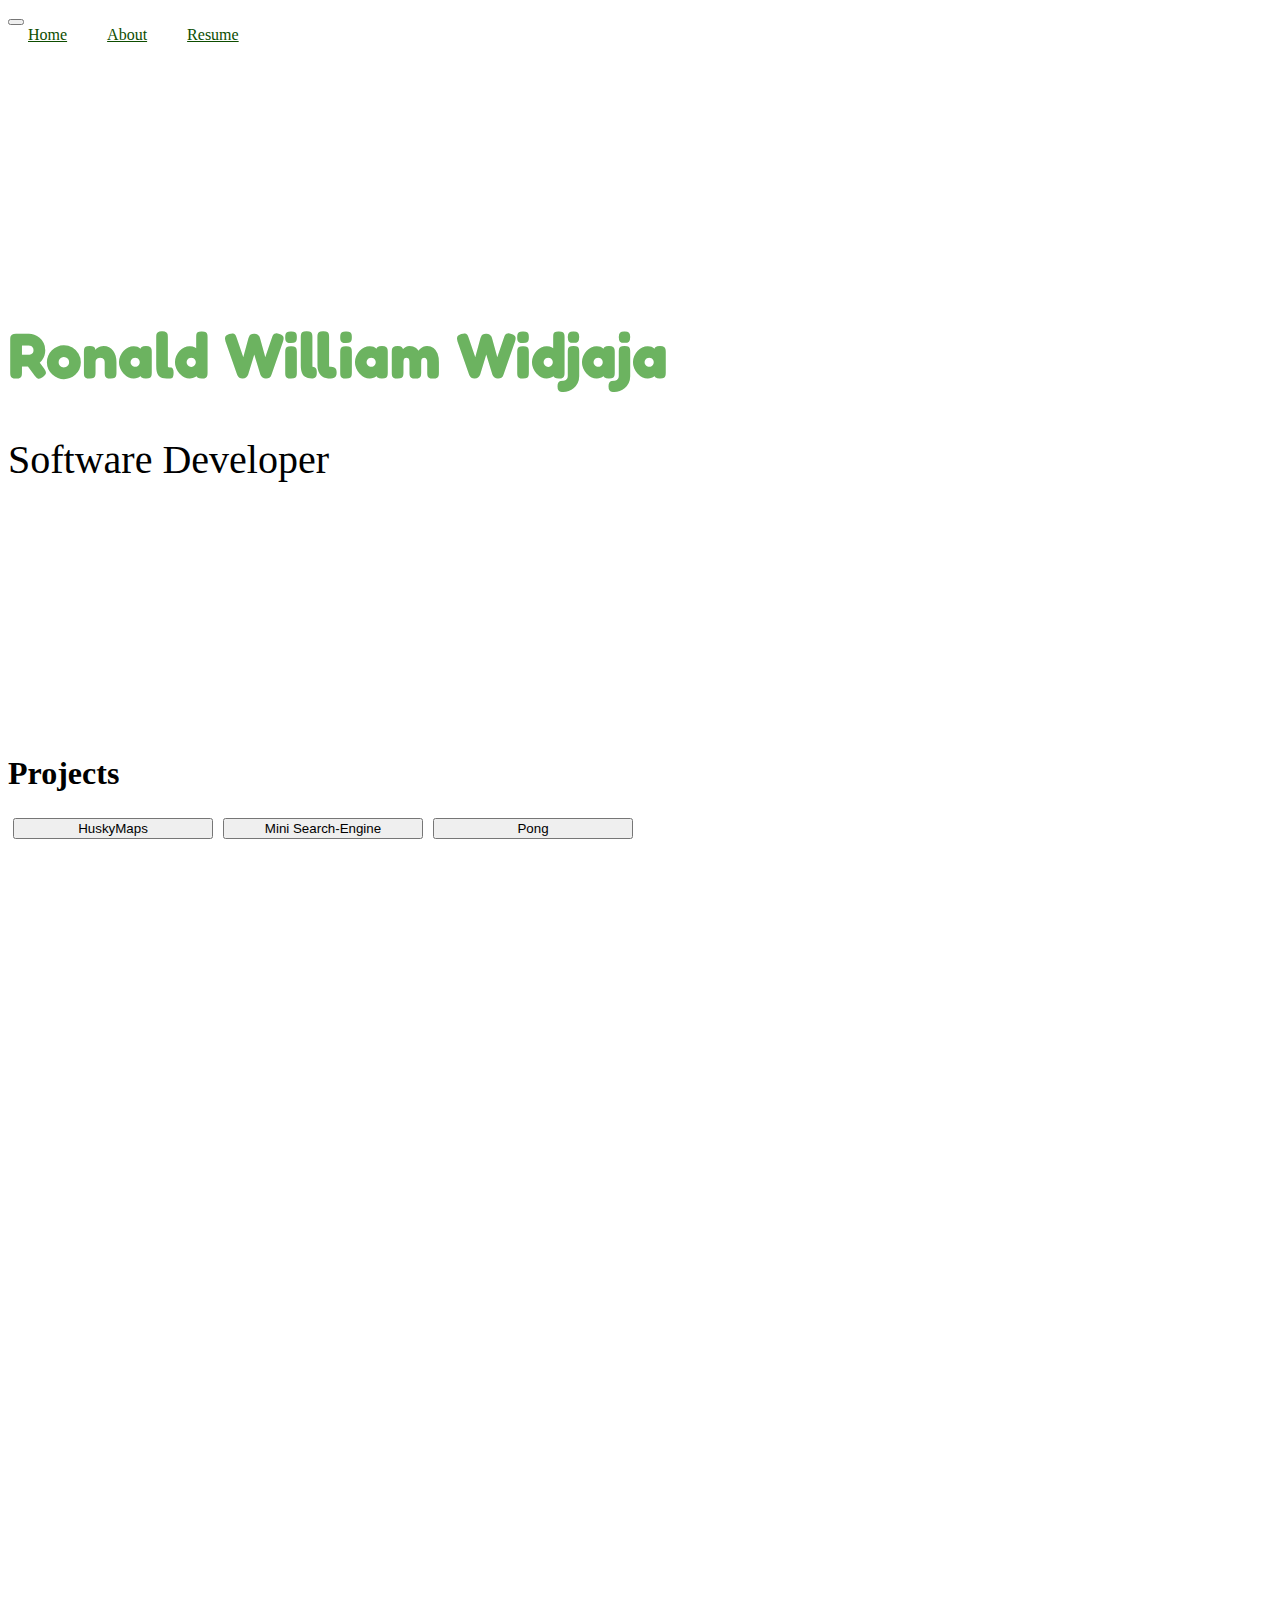
==== index.html @ e0bad39b "Updates" ====
<!doctype html><html lang="en"><head><meta charset="utf-8"/><link rel="icon" href="/assets/icons/logo.png"/><meta name="viewport" content="width=device-width,initial-scale=1"/><meta name="theme-color" content="#000000"/><link rel="apple-touch-icon" href="/assets/icons/logo.png"/><link rel="manifest" href="/manifest.json"/><link href="https://fonts.googleapis.com/css2?family=Raleway:wght@500&display=swap" rel="stylesheet"><link href="https://fonts.googleapis.com/css2?family=Fredoka+One&display=swap" rel="stylesheet"><link href="https://fonts.googleapis.com/css2?family=Karla&display=swap" rel="stylesheet"><link rel="stylesheet" href="https://cdnjs.cloudflare.com/ajax/libs/animate.css/4.0.0/animate.min.css"/><title>Ronald William</title><link href="/static/css/2.af3c1da9.chunk.css" rel="stylesheet"><link href="/static/css/main.93ea63ae.chunk.css" rel="stylesheet"></head><body><noscript>You need to enable JavaScript to run this app.</noscript><div id="root"></div><script>!function(e){function r(r){for(var n,l,i=r[0],a=r[1],p=r[2],c=0,s=[];c<i.length;c++)l=i[c],Object.prototype.hasOwnProperty.call(o,l)&&o[l]&&s.push(o[l][0]),o[l]=0;for(n in a)Object.prototype.hasOwnProperty.call(a,n)&&(e[n]=a[n]);for(f&&f(r);s.length;)s.shift()();return u.push.apply(u,p||[]),t()}function t(){for(var e,r=0;r<u.length;r++){for(var t=u[r],n=!0,i=1;i<t.length;i++){var a=t[i];0!==o[a]&&(n=!1)}n&&(u.splice(r--,1),e=l(l.s=t[0]))}return e}var n={},o={1:0},u=[];function l(r){if(n[r])return n[r].exports;var t=n[r]={i:r,l:!1,exports:{}};return e[r].call(t.exports,t,t.exports,l),t.l=!0,t.exports}l.m=e,l.c=n,l.d=function(e,r,t){l.o(e,r)||Object.defineProperty(e,r,{enumerable:!0,get:t})},l.r=function(e){"undefined"!=typeof Symbol&&Symbol.toStringTag&&Object.defineProperty(e,Symbol.toStringTag,{value:"Module"}),Object.defineProperty(e,"__esModule",{value:!0})},l.t=function(e,r){if(1&r&&(e=l(e)),8&r)return e;if(4&r&&"object"==typeof e&&e&&e.__esModule)return e;var t=Object.create(null);if(l.r(t),Object.defineProperty(t,"default",{enumerable:!0,value:e}),2&r&&"string"!=typeof e)for(var n in e)l.d(t,n,function(r){return e[r]}.bind(null,n));return t},l.n=function(e){var r=e&&e.__esModule?function(){return e.default}:function(){return e};return l.d(r,"a",r),r},l.o=function(e,r){return Object.prototype.hasOwnProperty.call(e,r)},l.p="/";var i=this["webpackJsonppersonal-site"]=this["webpackJsonppersonal-site"]||[],a=i.push.bind(i);i.push=r,i=i.slice();for(var p=0;p<i.length;p++)r(i[p]);var f=a;t()}([])</script><script src="/static/js/2.56f28b33.chunk.js"></script><script src="/static/js/main.63c31540.chunk.js"></script></body></html>
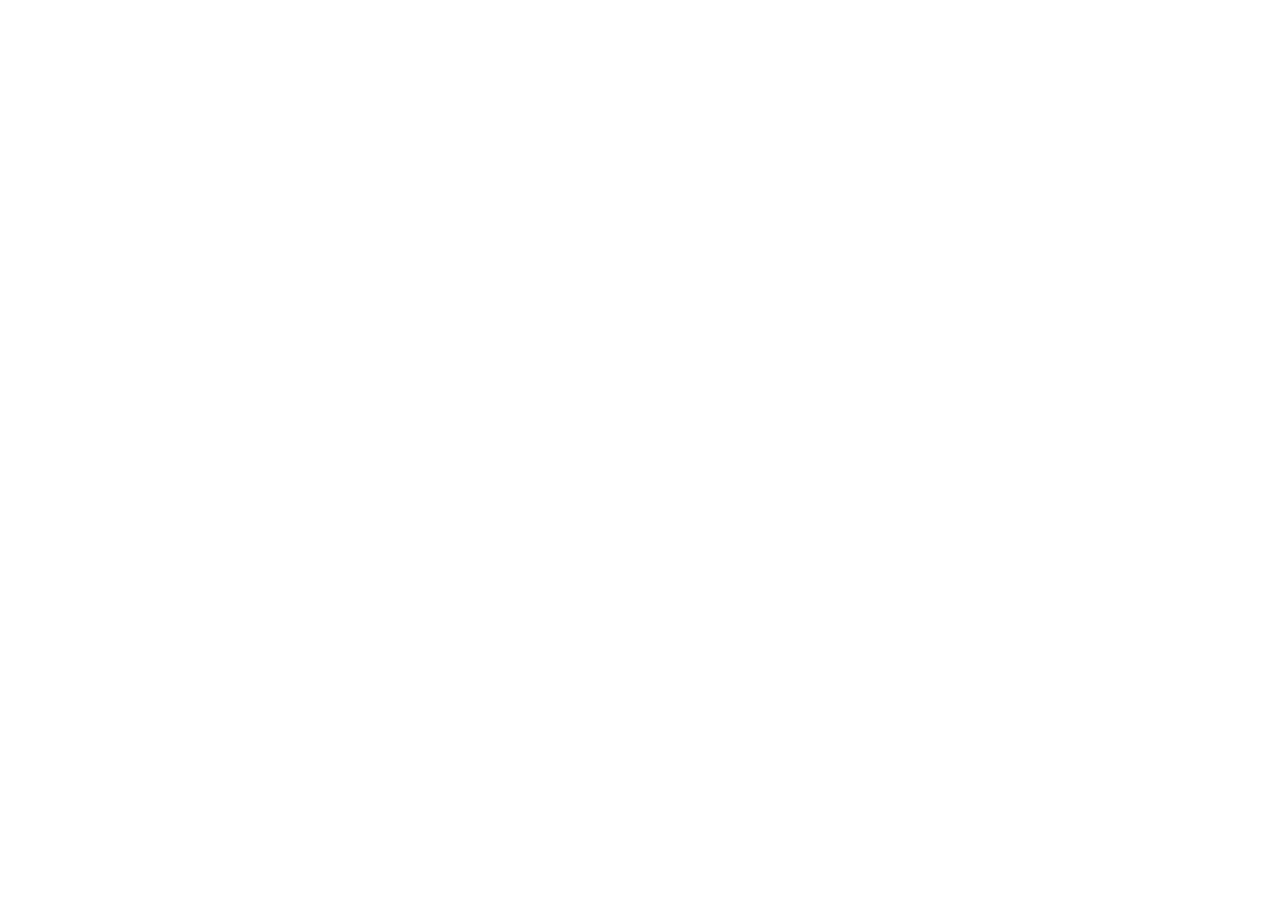
==== commit ebfa4a3e: "Updates" ====
--- a/index.html
+++ b/index.html
@@ -1 +1 @@
-<!doctype html><html lang="en"><head><meta charset="utf-8"/><link rel="icon" href="/assets/icons/logo.png"/><meta name="viewport" content="width=device-width,initial-scale=1"/><meta name="theme-color" content="#000000"/><link rel="apple-touch-icon" href="/assets/icons/logo.png"/><link rel="manifest" href="/manifest.json"/><link href="https://fonts.googleapis.com/css2?family=Raleway:wght@500&display=swap" rel="stylesheet"><link href="https://fonts.googleapis.com/css2?family=Fredoka+One&display=swap" rel="stylesheet"><link href="https://fonts.googleapis.com/css2?family=Karla&display=swap" rel="stylesheet"><link rel="stylesheet" href="https://cdnjs.cloudflare.com/ajax/libs/animate.css/4.0.0/animate.min.css"/><title>Ronald William</title><link href="/static/css/2.af3c1da9.chunk.css" rel="stylesheet"><link href="/static/css/main.93ea63ae.chunk.css" rel="stylesheet"></head><body><noscript>You need to enable JavaScript to run this app.</noscript><div id="root"></div><script>!function(e){function r(r){for(var n,l,i=r[0],a=r[1],p=r[2],c=0,s=[];c<i.length;c++)l=i[c],Object.prototype.hasOwnProperty.call(o,l)&&o[l]&&s.push(o[l][0]),o[l]=0;for(n in a)Object.prototype.hasOwnProperty.call(a,n)&&(e[n]=a[n]);for(f&&f(r);s.length;)s.shift()();return u.push.apply(u,p||[]),t()}function t(){for(var e,r=0;r<u.length;r++){for(var t=u[r],n=!0,i=1;i<t.length;i++){var a=t[i];0!==o[a]&&(n=!1)}n&&(u.splice(r--,1),e=l(l.s=t[0]))}return e}var n={},o={1:0},u=[];function l(r){if(n[r])return n[r].exports;var t=n[r]={i:r,l:!1,exports:{}};return e[r].call(t.exports,t,t.exports,l),t.l=!0,t.exports}l.m=e,l.c=n,l.d=function(e,r,t){l.o(e,r)||Object.defineProperty(e,r,{enumerable:!0,get:t})},l.r=function(e){"undefined"!=typeof Symbol&&Symbol.toStringTag&&Object.defineProperty(e,Symbol.toStringTag,{value:"Module"}),Object.defineProperty(e,"__esModule",{value:!0})},l.t=function(e,r){if(1&r&&(e=l(e)),8&r)return e;if(4&r&&"object"==typeof e&&e&&e.__esModule)return e;var t=Object.create(null);if(l.r(t),Object.defineProperty(t,"default",{enumerable:!0,value:e}),2&r&&"string"!=typeof e)for(var n in e)l.d(t,n,function(r){return e[r]}.bind(null,n));return t},l.n=function(e){var r=e&&e.__esModule?function(){return e.default}:function(){return e};return l.d(r,"a",r),r},l.o=function(e,r){return Object.prototype.hasOwnProperty.call(e,r)},l.p="/";var i=this["webpackJsonppersonal-site"]=this["webpackJsonppersonal-site"]||[],a=i.push.bind(i);i.push=r,i=i.slice();for(var p=0;p<i.length;p++)r(i[p]);var f=a;t()}([])</script><script src="/static/js/2.56f28b33.chunk.js"></script><script src="/static/js/main.63c31540.chunk.js"></script></body></html>+<!doctype html><html lang="en"><head><meta charset="utf-8"/><link rel="icon" href="/assets/icons/logo.png"/><meta name="viewport" content="width=device-width,initial-scale=1"/><meta name="theme-color" content="#000000"/><link rel="apple-touch-icon" href="/assets/icons/logo.png"/><link rel="manifest" href="/manifest.json"/><link href="https://fonts.googleapis.com/css2?family=Raleway:wght@500&display=swap" rel="stylesheet"><link href="https://fonts.googleapis.com/css2?family=Fredoka+One&display=swap" rel="stylesheet"><link href="https://fonts.googleapis.com/css2?family=Karla&display=swap" rel="stylesheet"><link rel="stylesheet" href="https://cdnjs.cloudflare.com/ajax/libs/animate.css/4.0.0/animate.min.css"/><title>Ronald William</title><link href="/static/css/2.af3c1da9.chunk.css" rel="stylesheet"><link href="/static/css/main.93ea63ae.chunk.css" rel="stylesheet"></head><body><noscript>You need to enable JavaScript to run this app.</noscript><div id="root"></div><script>!function(e){function r(r){for(var n,l,i=r[0],a=r[1],p=r[2],c=0,s=[];c<i.length;c++)l=i[c],Object.prototype.hasOwnProperty.call(o,l)&&o[l]&&s.push(o[l][0]),o[l]=0;for(n in a)Object.prototype.hasOwnProperty.call(a,n)&&(e[n]=a[n]);for(f&&f(r);s.length;)s.shift()();return u.push.apply(u,p||[]),t()}function t(){for(var e,r=0;r<u.length;r++){for(var t=u[r],n=!0,i=1;i<t.length;i++){var a=t[i];0!==o[a]&&(n=!1)}n&&(u.splice(r--,1),e=l(l.s=t[0]))}return e}var n={},o={1:0},u=[];function l(r){if(n[r])return n[r].exports;var t=n[r]={i:r,l:!1,exports:{}};return e[r].call(t.exports,t,t.exports,l),t.l=!0,t.exports}l.m=e,l.c=n,l.d=function(e,r,t){l.o(e,r)||Object.defineProperty(e,r,{enumerable:!0,get:t})},l.r=function(e){"undefined"!=typeof Symbol&&Symbol.toStringTag&&Object.defineProperty(e,Symbol.toStringTag,{value:"Module"}),Object.defineProperty(e,"__esModule",{value:!0})},l.t=function(e,r){if(1&r&&(e=l(e)),8&r)return e;if(4&r&&"object"==typeof e&&e&&e.__esModule)return e;var t=Object.create(null);if(l.r(t),Object.defineProperty(t,"default",{enumerable:!0,value:e}),2&r&&"string"!=typeof e)for(var n in e)l.d(t,n,function(r){return e[r]}.bind(null,n));return t},l.n=function(e){var r=e&&e.__esModule?function(){return e.default}:function(){return e};return l.d(r,"a",r),r},l.o=function(e,r){return Object.prototype.hasOwnProperty.call(e,r)},l.p="/";var i=this["webpackJsonppersonal-site"]=this["webpackJsonppersonal-site"]||[],a=i.push.bind(i);i.push=r,i=i.slice();for(var p=0;p<i.length;p++)r(i[p]);var f=a;t()}([])</script><script src="/static/js/2.4a1e1a9f.chunk.js"></script><script src="/static/js/main.ee424b7e.chunk.js"></script></body></html>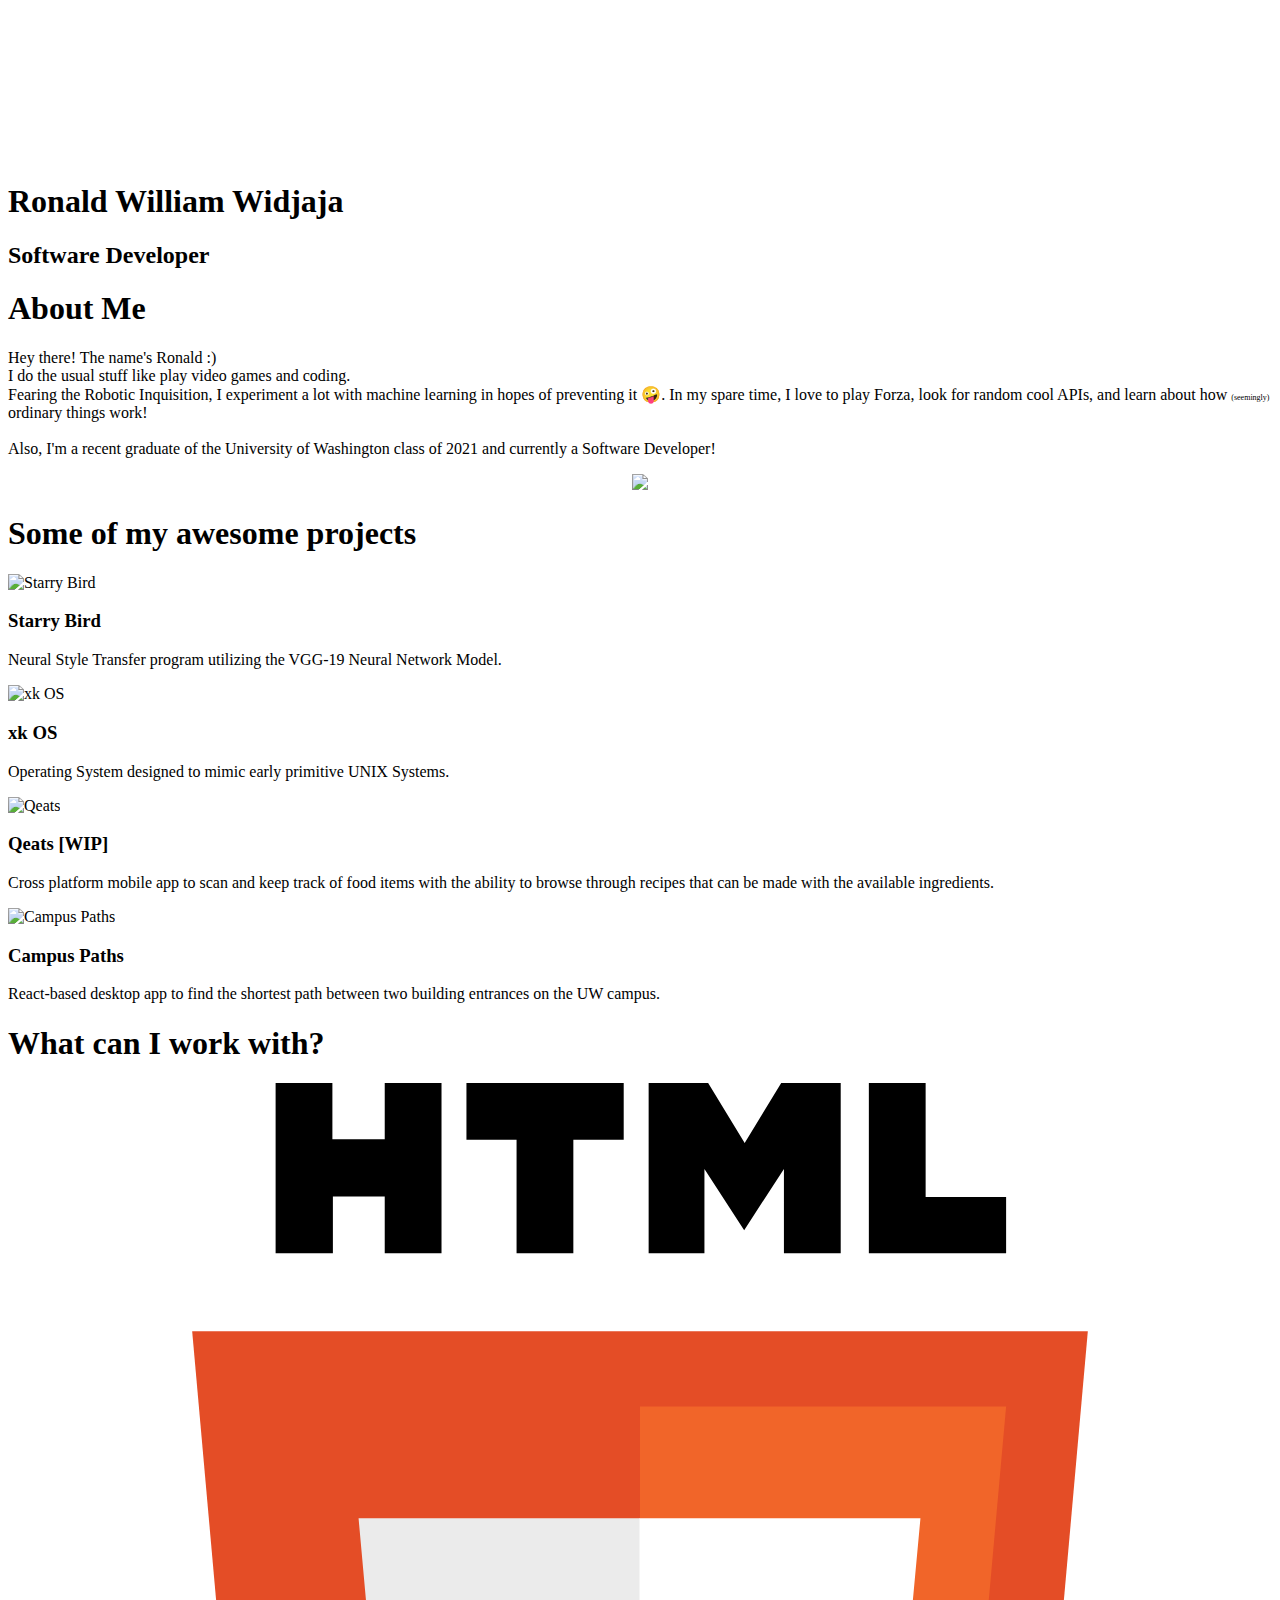
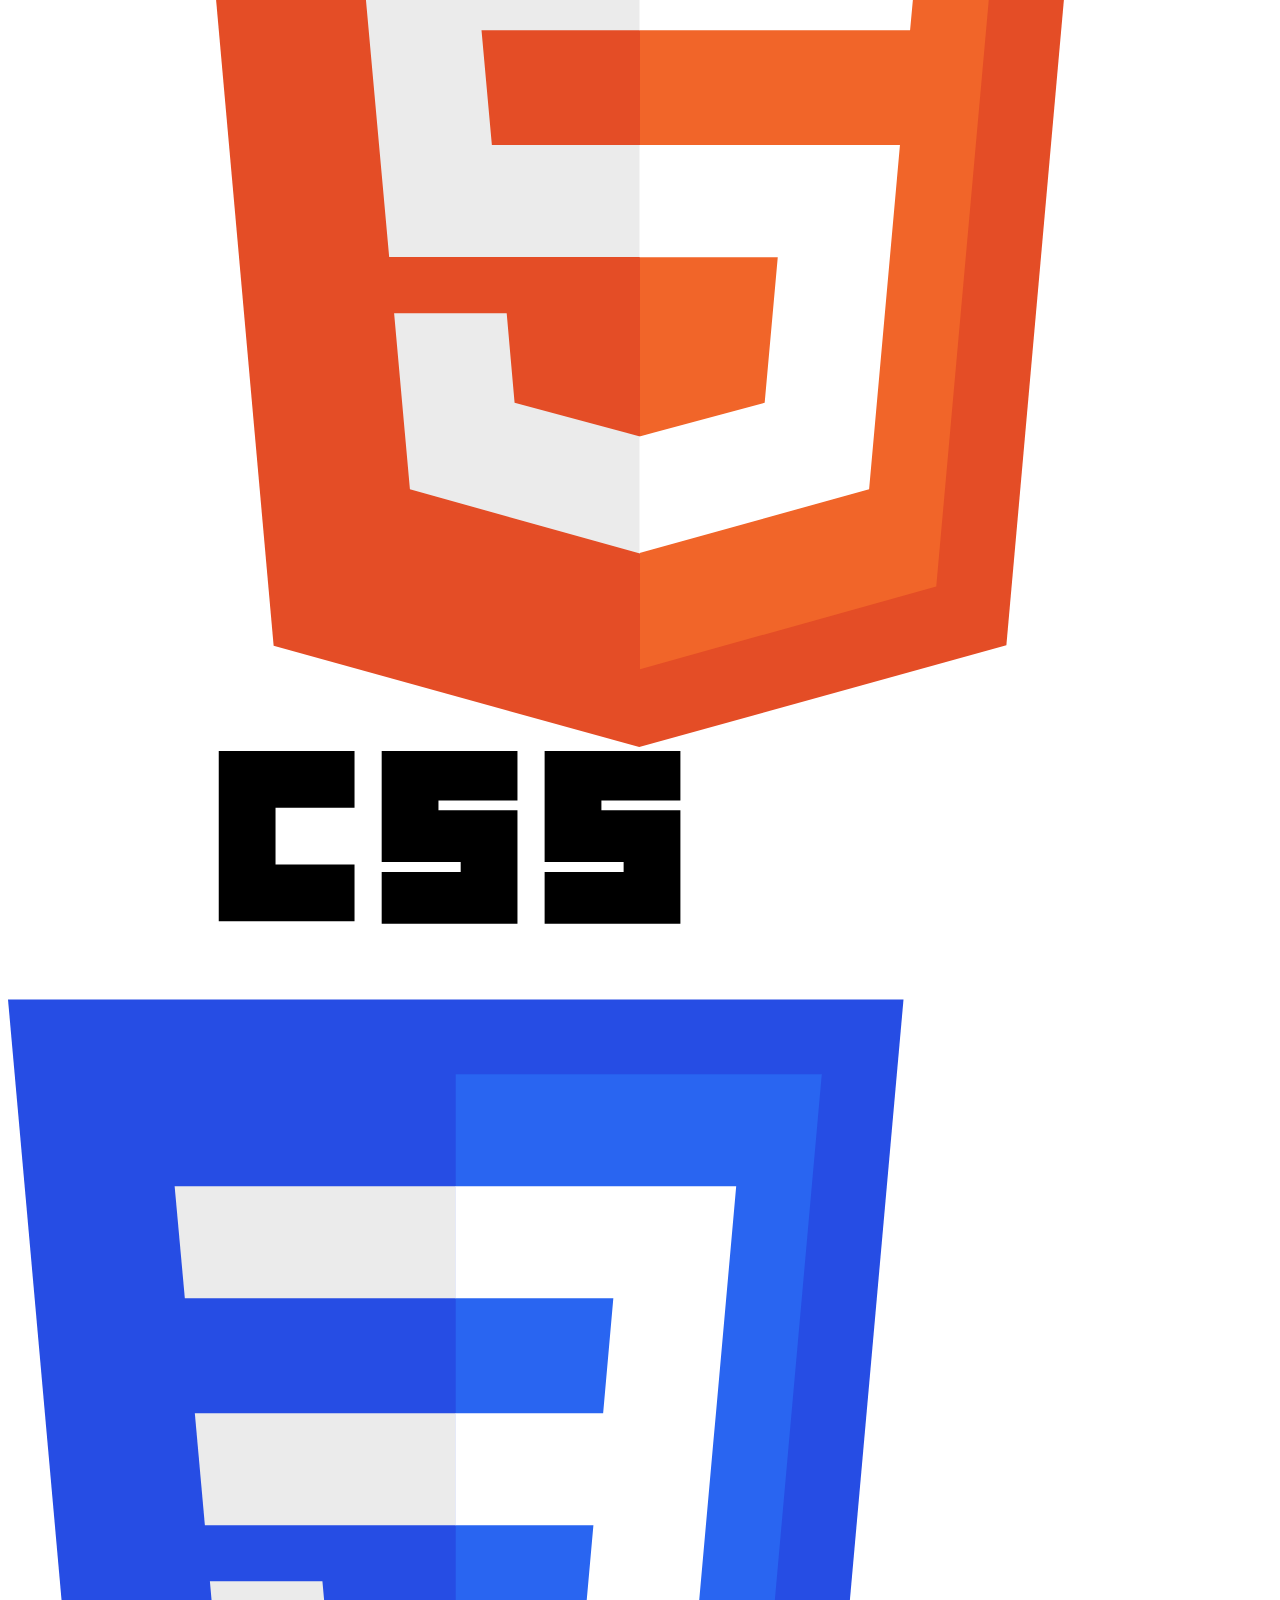
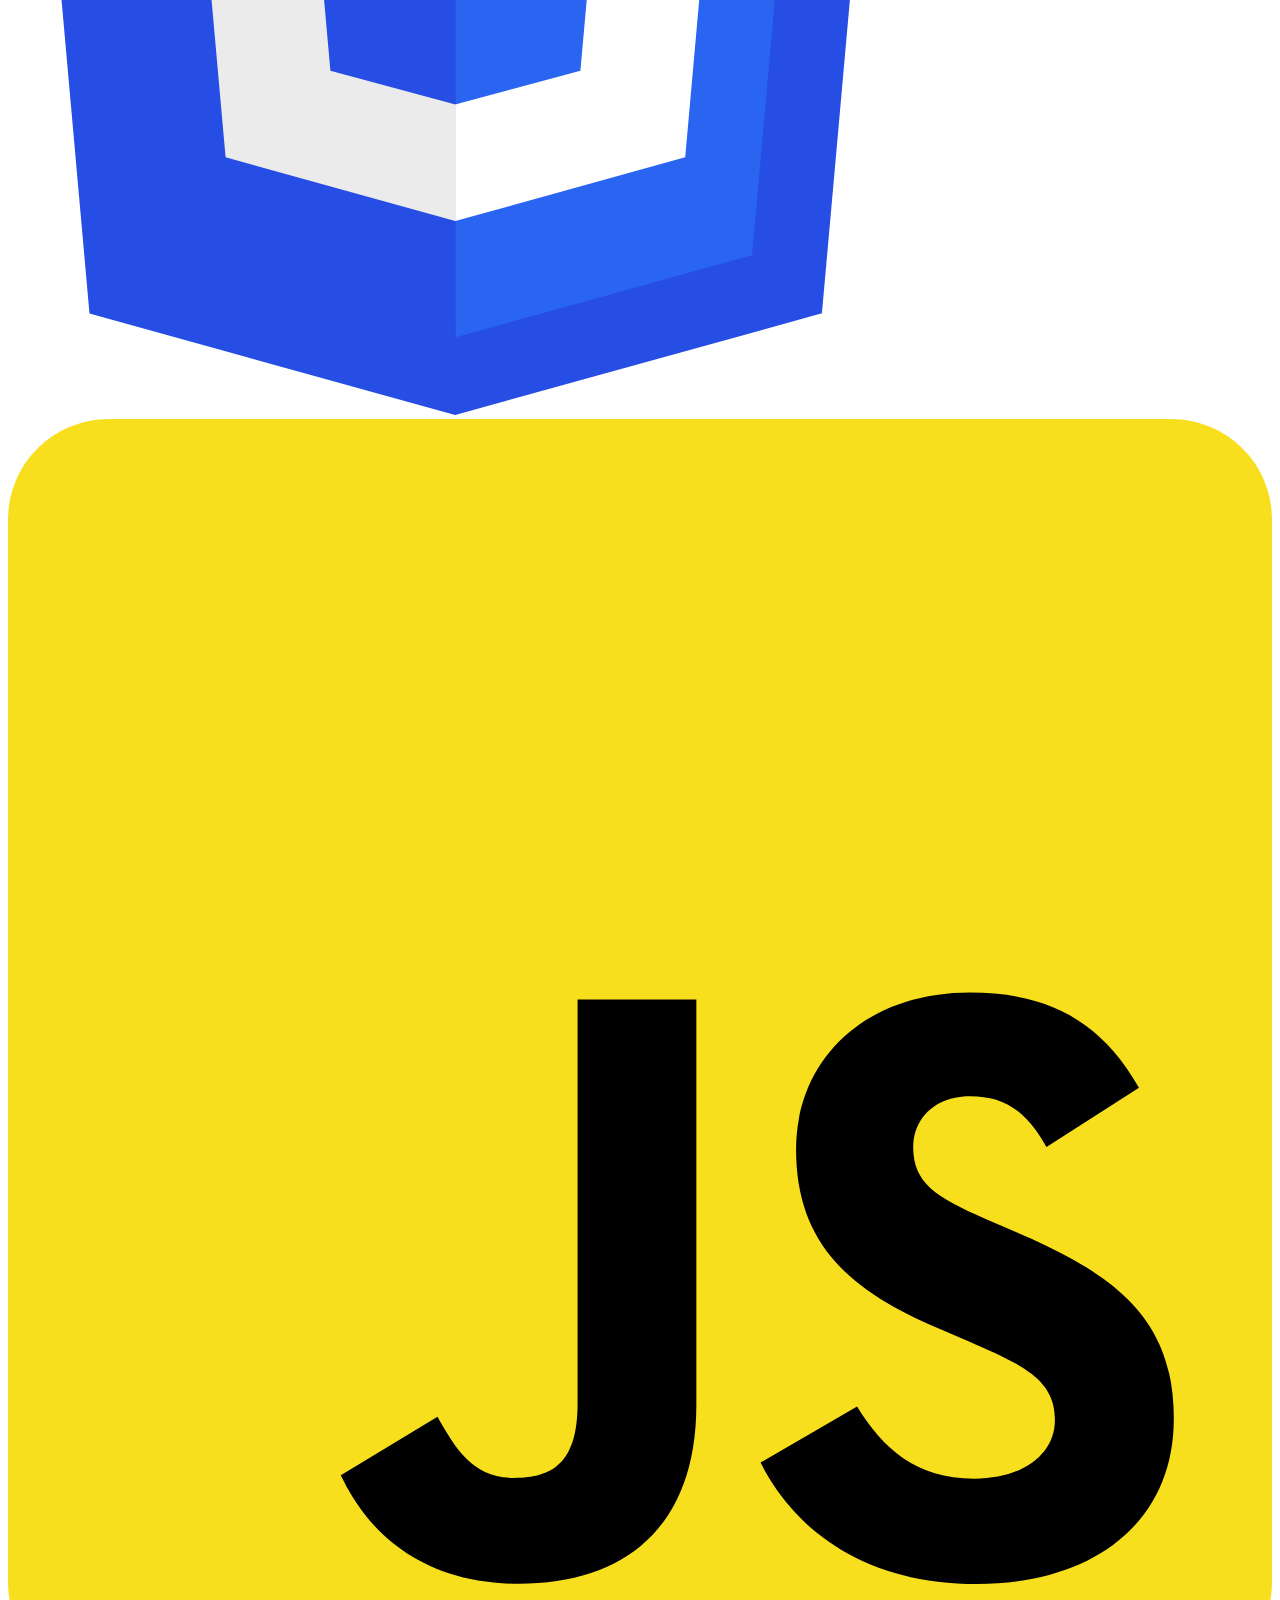
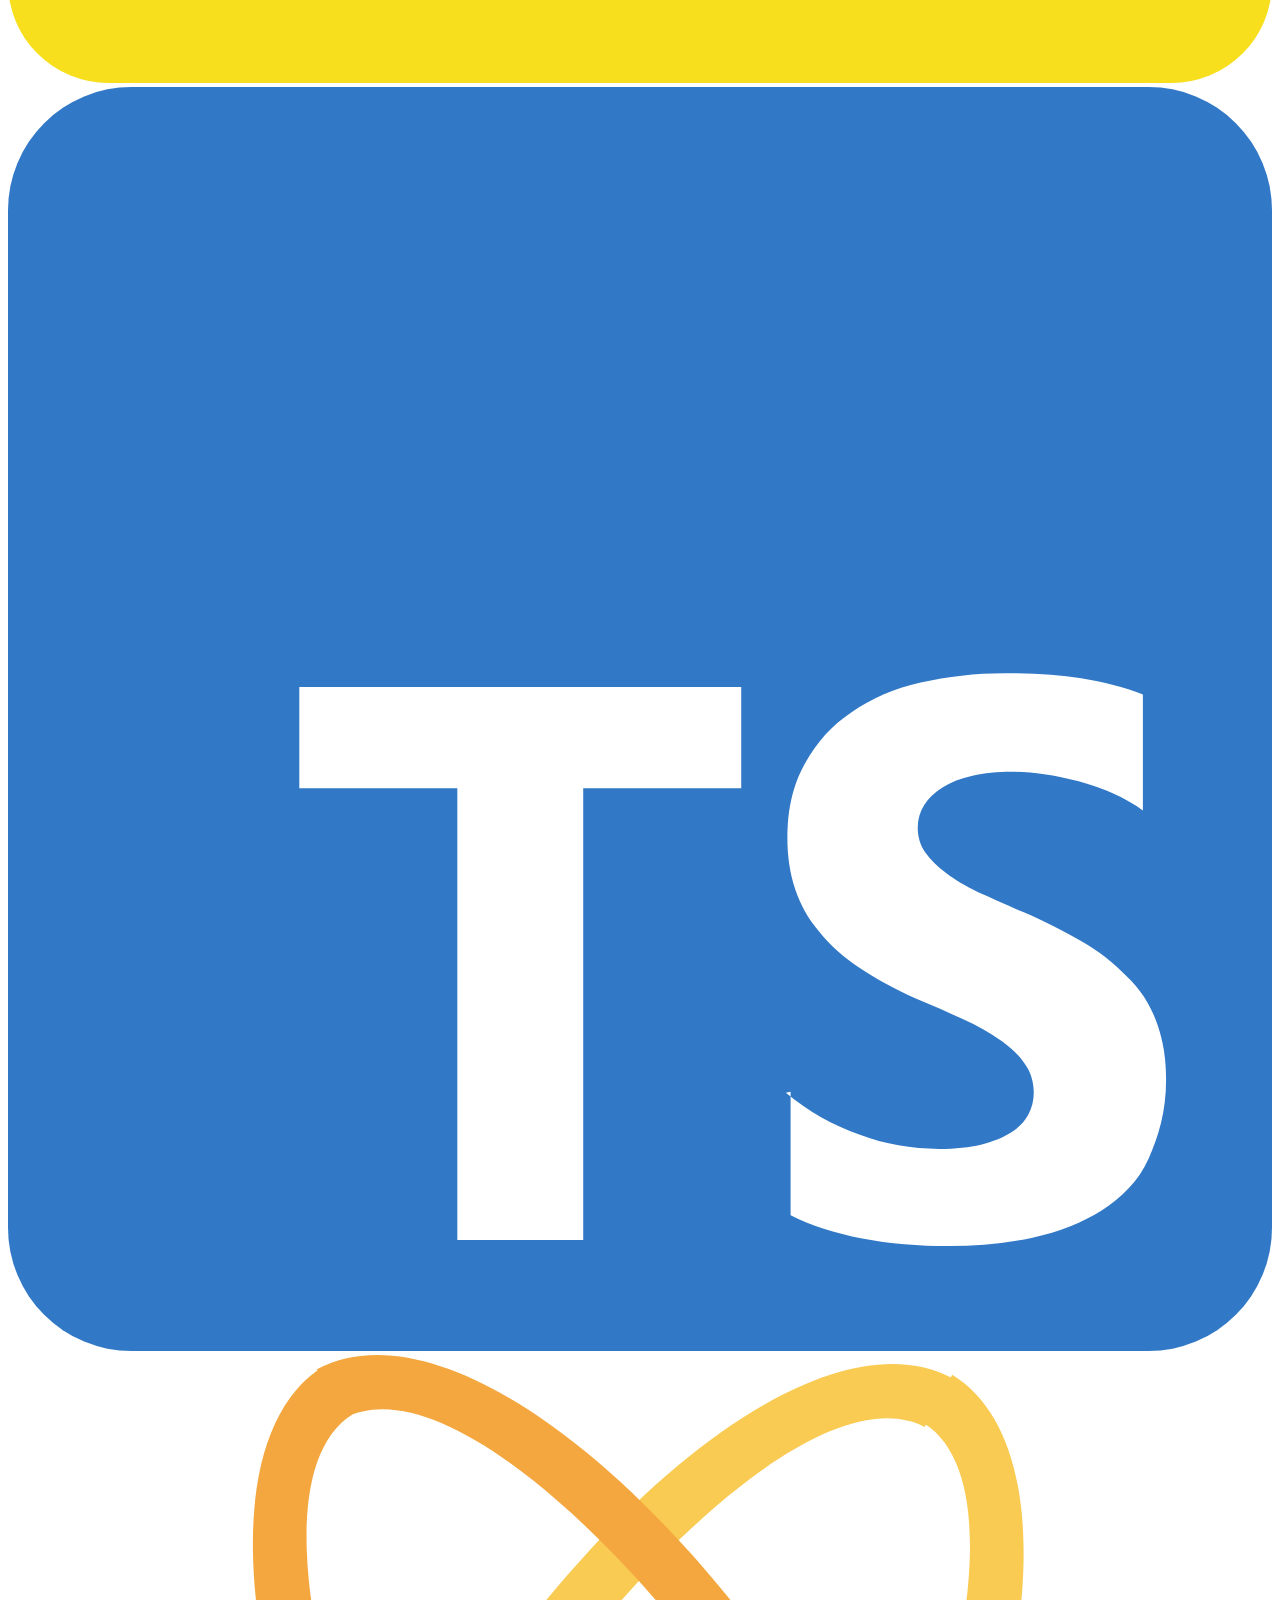
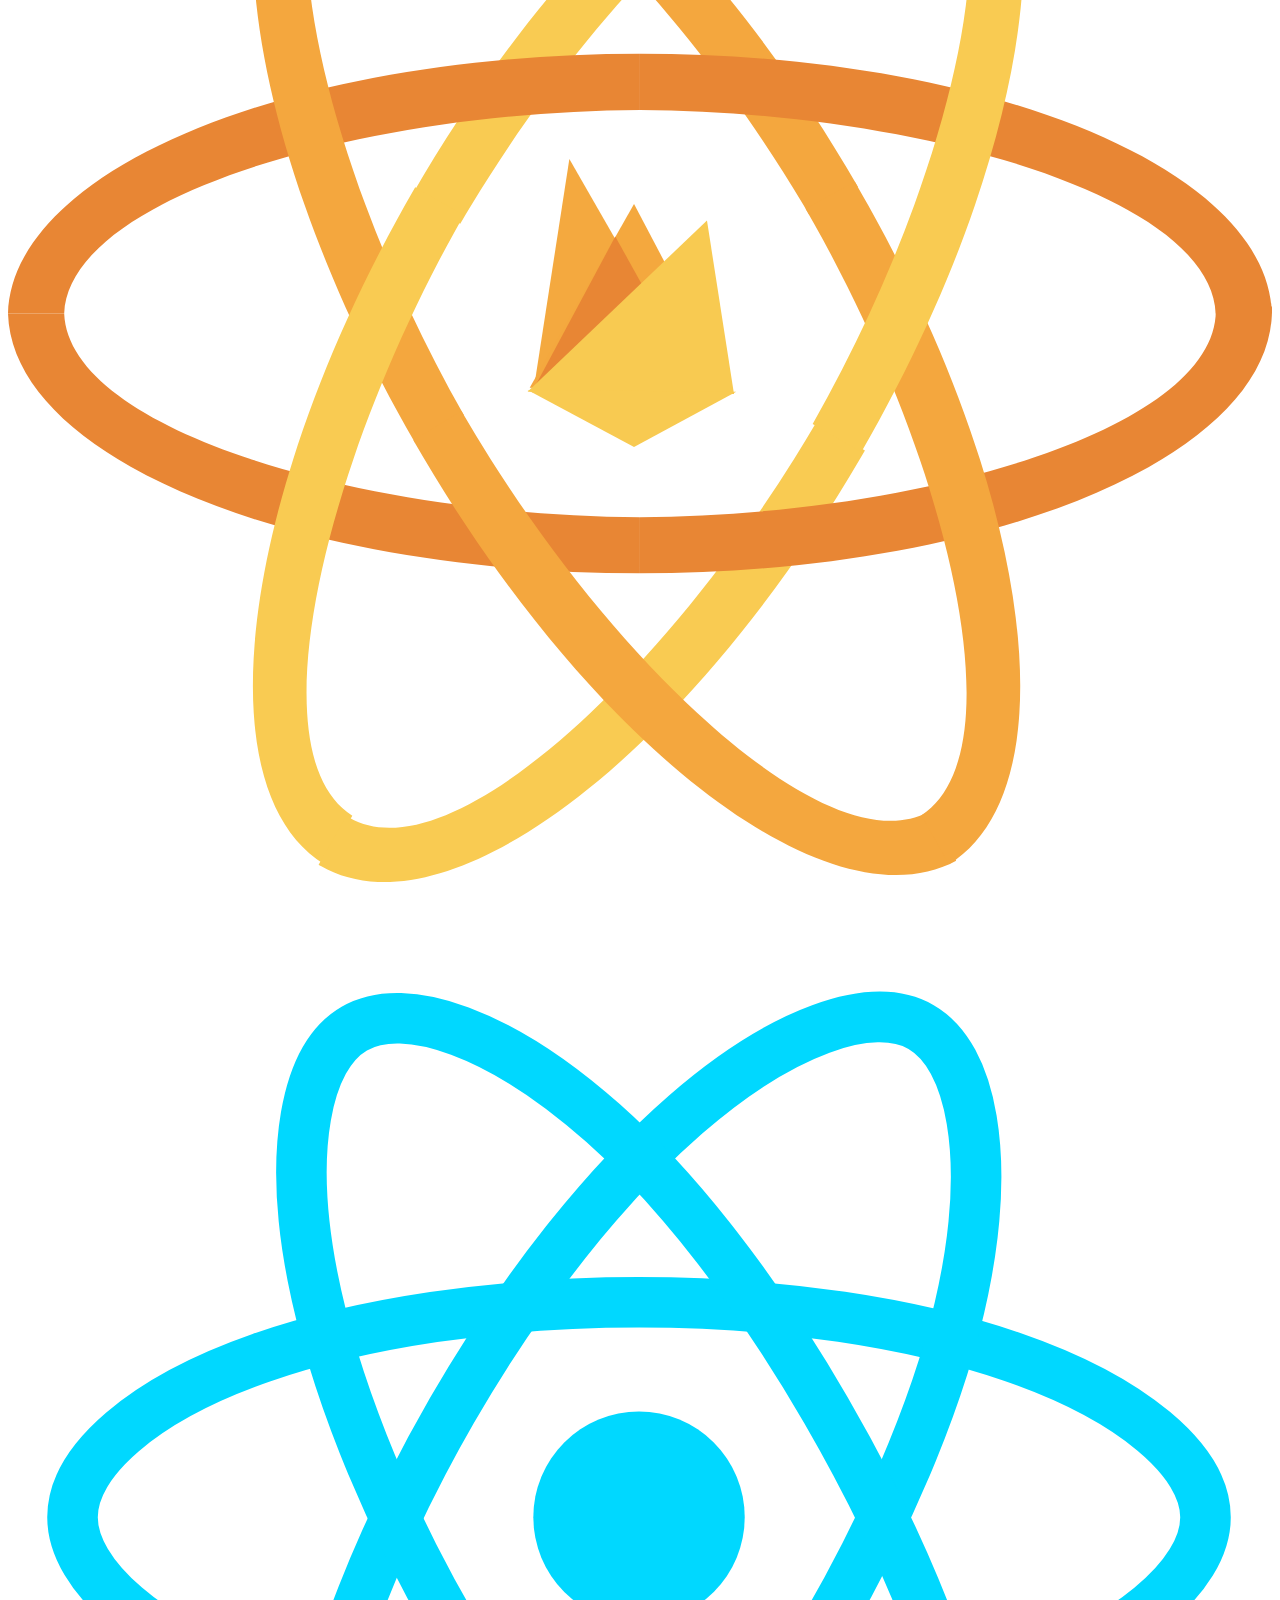
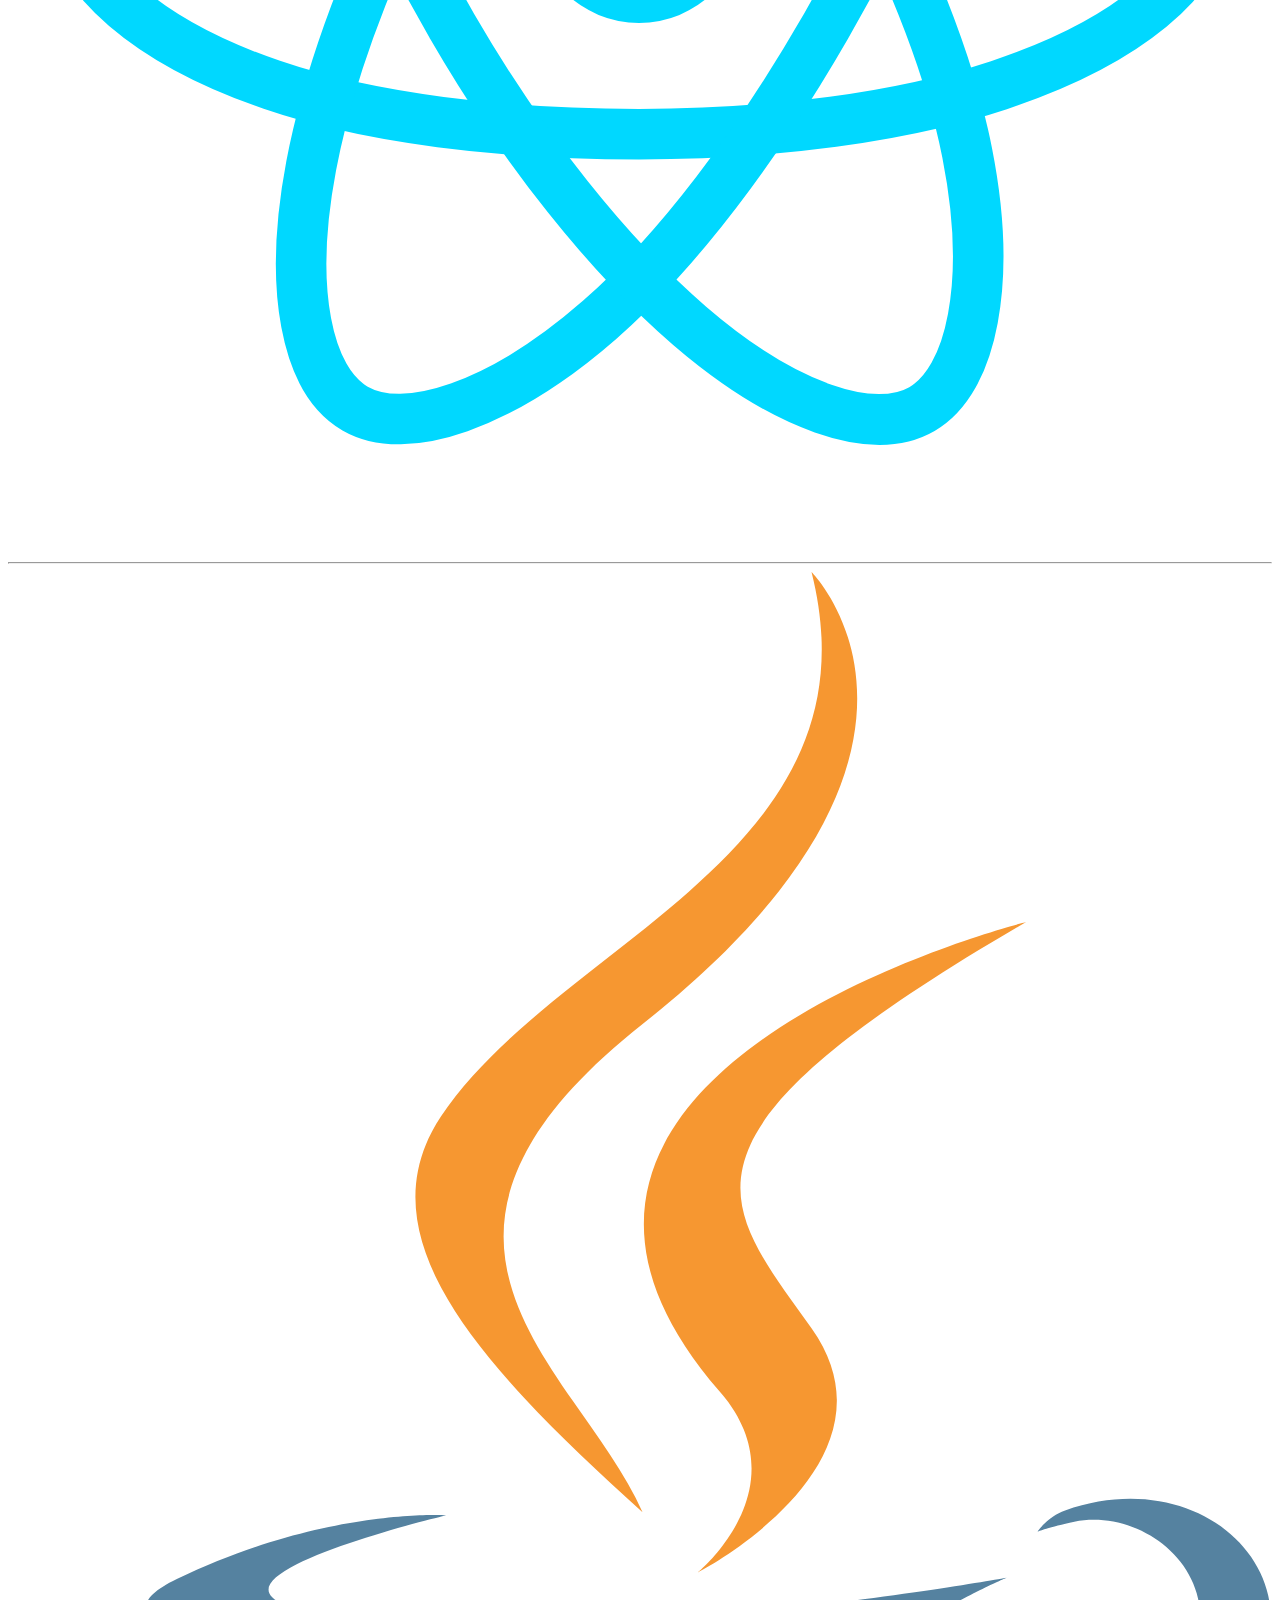
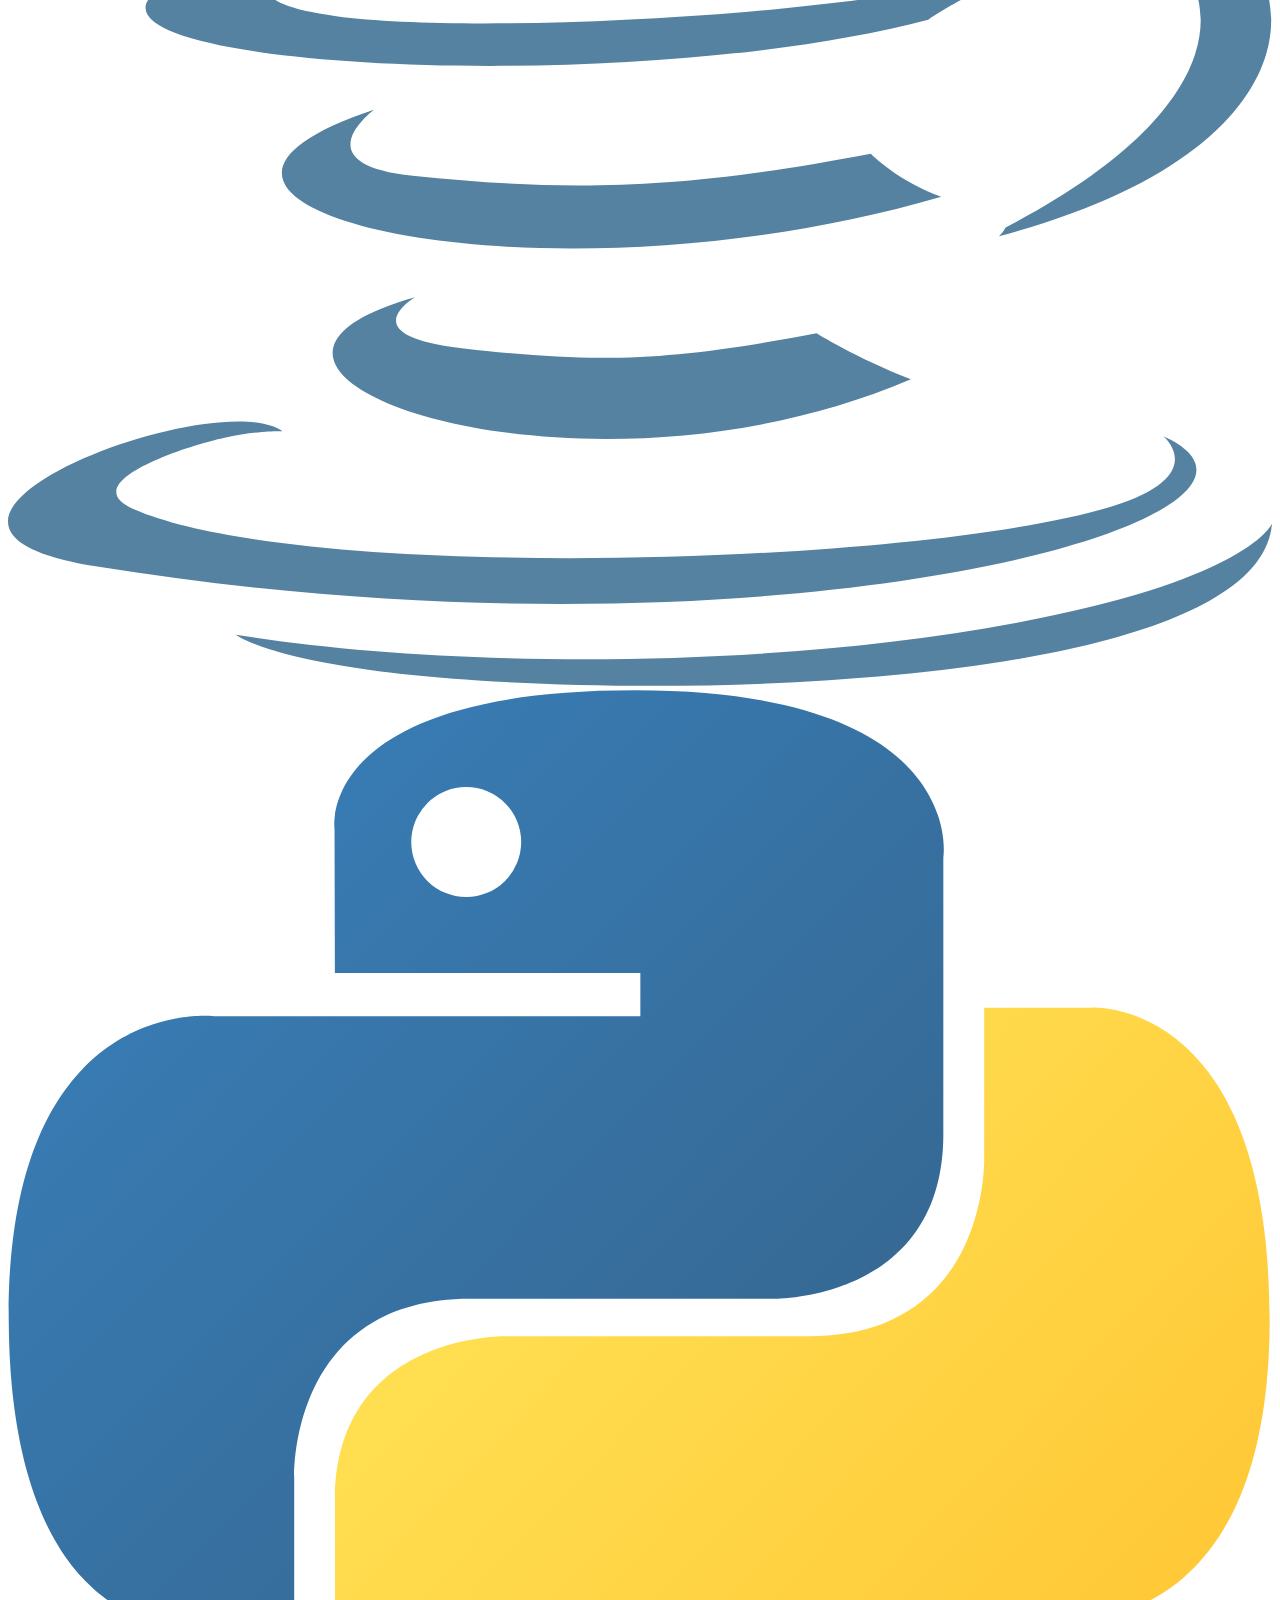
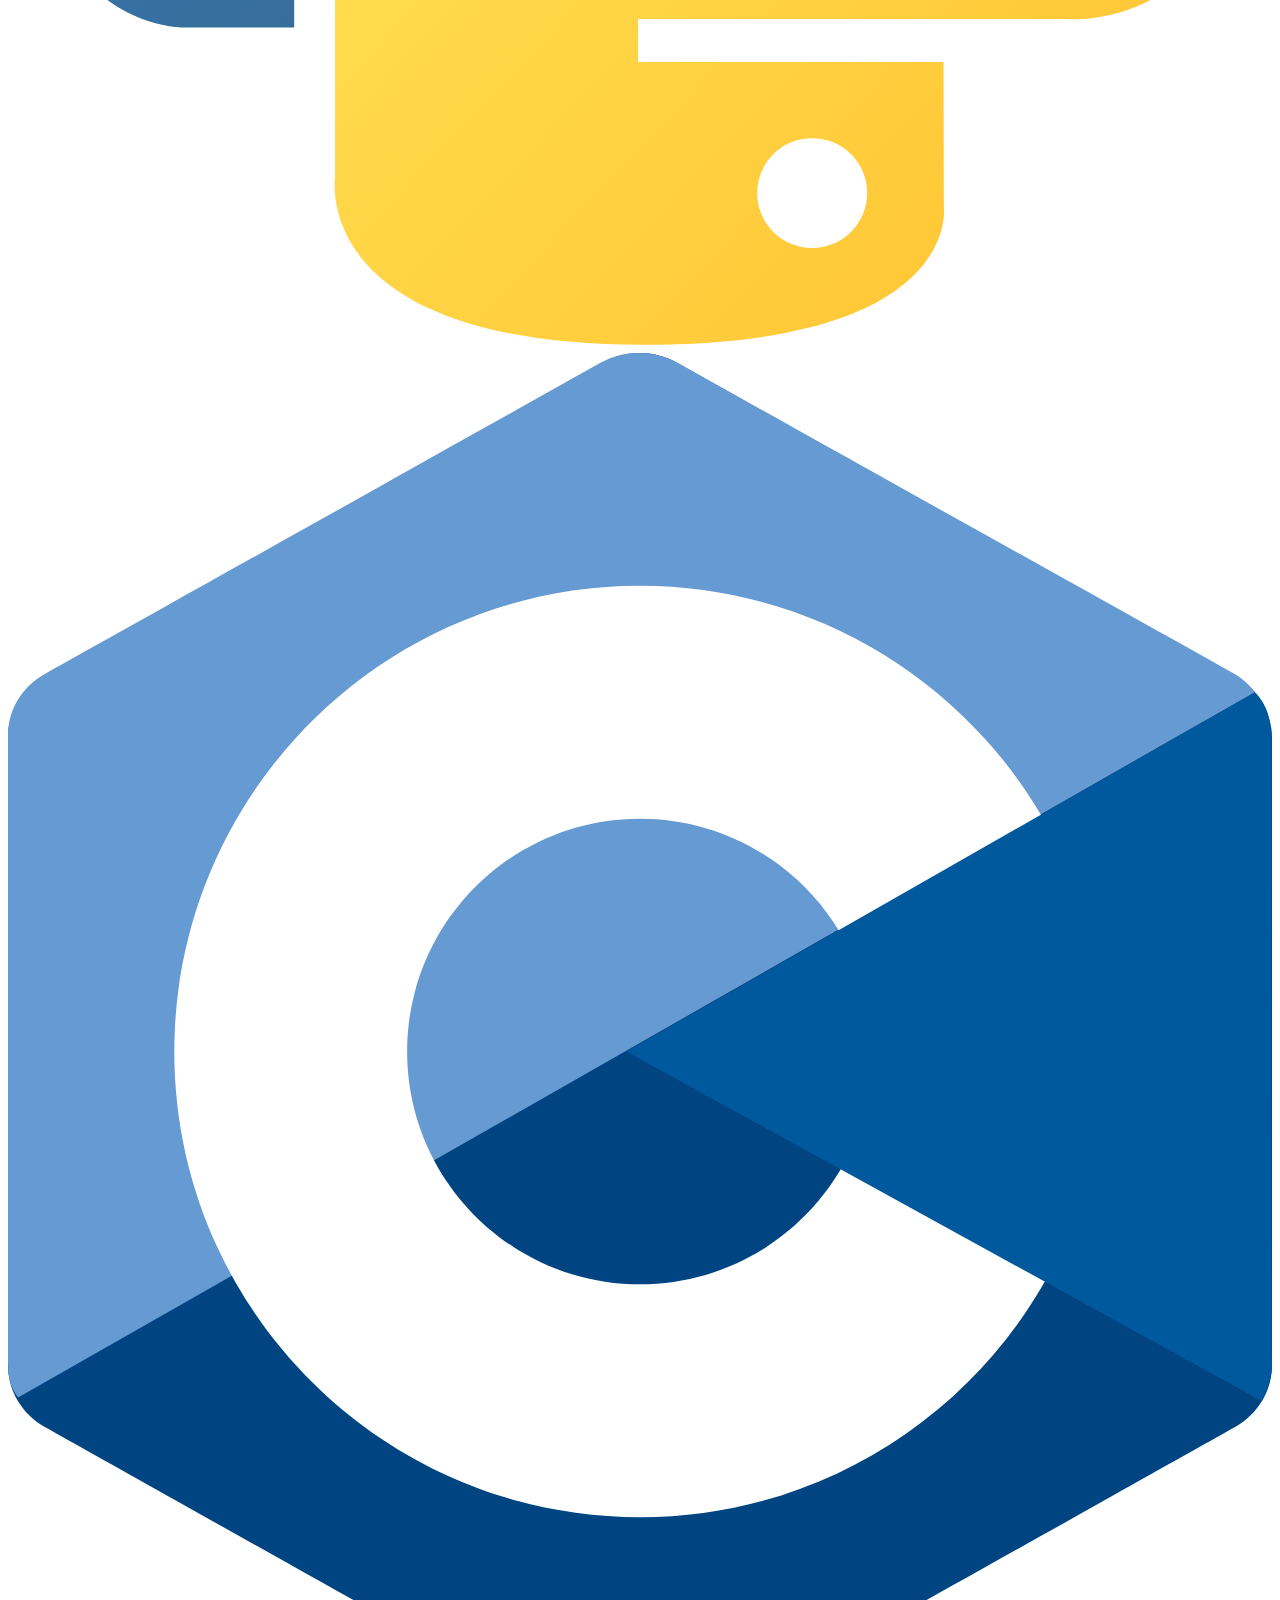
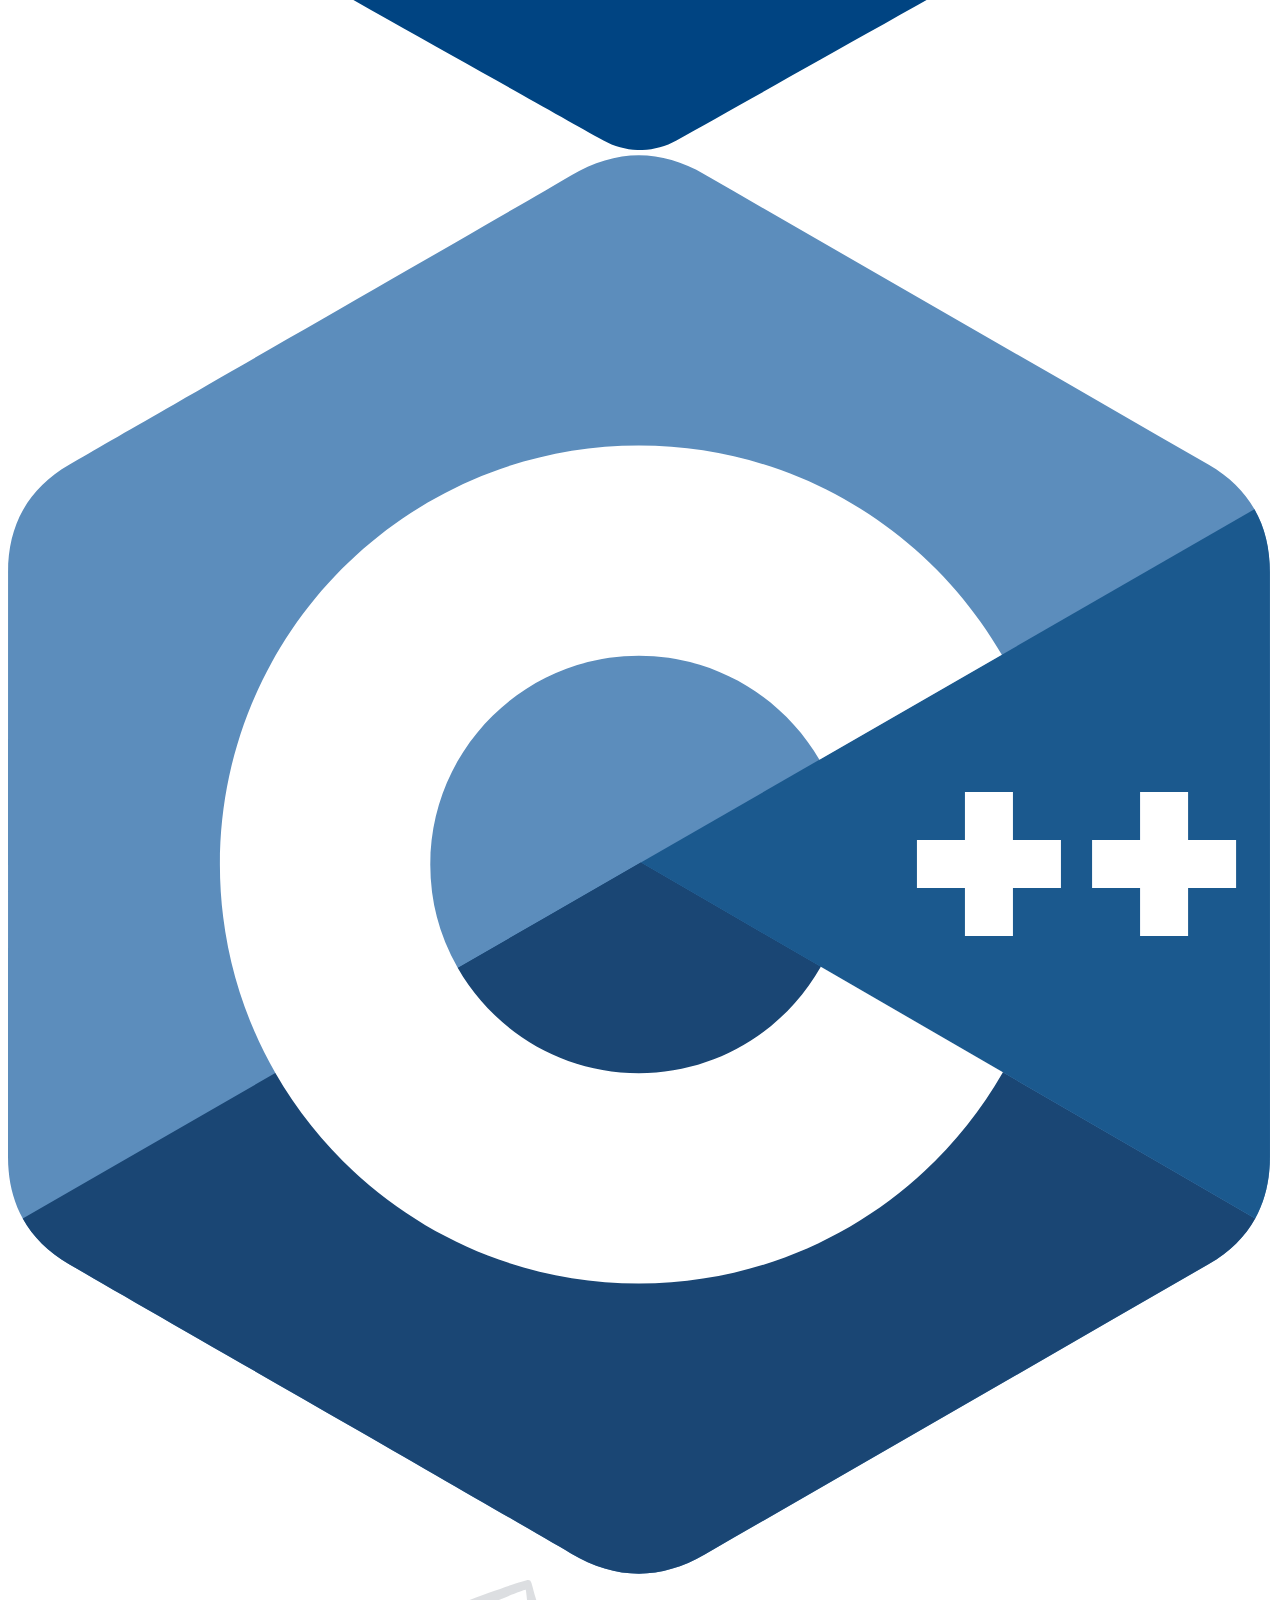
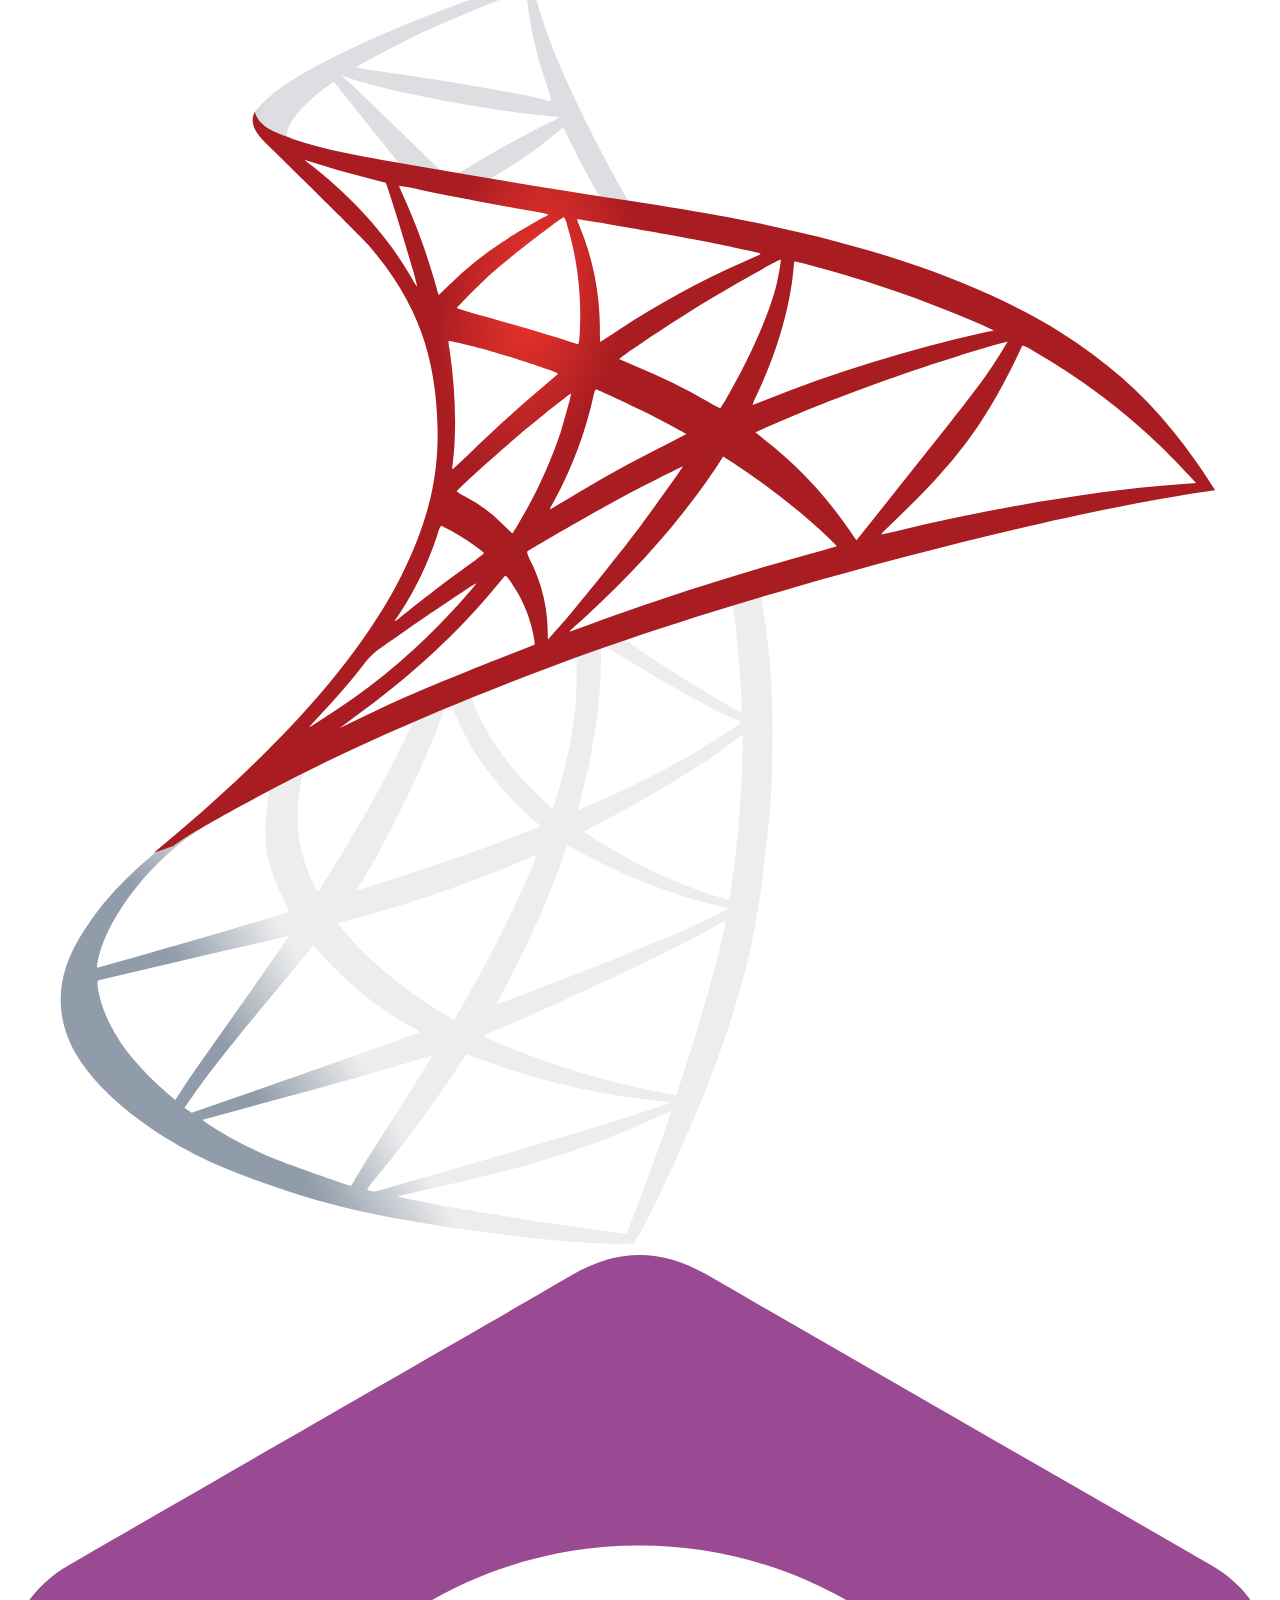
==== commit 8fbdcf1e: "new version" ====
--- a/index.html
+++ b/index.html
@@ -1 +1,577 @@
-<!doctype html><html lang="en"><head><meta charset="utf-8"/><link rel="icon" href="/assets/icons/logo.png"/><meta name="viewport" content="width=device-width,initial-scale=1"/><meta name="theme-color" content="#000000"/><link rel="apple-touch-icon" href="/assets/icons/logo.png"/><link rel="manifest" href="/manifest.json"/><link href="https://fonts.googleapis.com/css2?family=Raleway:wght@500&display=swap" rel="stylesheet"><link href="https://fonts.googleapis.com/css2?family=Fredoka+One&display=swap" rel="stylesheet"><link href="https://fonts.googleapis.com/css2?family=Karla&display=swap" rel="stylesheet"><link rel="stylesheet" href="https://cdnjs.cloudflare.com/ajax/libs/animate.css/4.0.0/animate.min.css"/><title>Ronald William</title><link href="/static/css/2.af3c1da9.chunk.css" rel="stylesheet"><link href="/static/css/main.93ea63ae.chunk.css" rel="stylesheet"></head><body><noscript>You need to enable JavaScript to run this app.</noscript><div id="root"></div><script>!function(e){function r(r){for(var n,l,i=r[0],a=r[1],p=r[2],c=0,s=[];c<i.length;c++)l=i[c],Object.prototype.hasOwnProperty.call(o,l)&&o[l]&&s.push(o[l][0]),o[l]=0;for(n in a)Object.prototype.hasOwnProperty.call(a,n)&&(e[n]=a[n]);for(f&&f(r);s.length;)s.shift()();return u.push.apply(u,p||[]),t()}function t(){for(var e,r=0;r<u.length;r++){for(var t=u[r],n=!0,i=1;i<t.length;i++){var a=t[i];0!==o[a]&&(n=!1)}n&&(u.splice(r--,1),e=l(l.s=t[0]))}return e}var n={},o={1:0},u=[];function l(r){if(n[r])return n[r].exports;var t=n[r]={i:r,l:!1,exports:{}};return e[r].call(t.exports,t,t.exports,l),t.l=!0,t.exports}l.m=e,l.c=n,l.d=function(e,r,t){l.o(e,r)||Object.defineProperty(e,r,{enumerable:!0,get:t})},l.r=function(e){"undefined"!=typeof Symbol&&Symbol.toStringTag&&Object.defineProperty(e,Symbol.toStringTag,{value:"Module"}),Object.defineProperty(e,"__esModule",{value:!0})},l.t=function(e,r){if(1&r&&(e=l(e)),8&r)return e;if(4&r&&"object"==typeof e&&e&&e.__esModule)return e;var t=Object.create(null);if(l.r(t),Object.defineProperty(t,"default",{enumerable:!0,value:e}),2&r&&"string"!=typeof e)for(var n in e)l.d(t,n,function(r){return e[r]}.bind(null,n));return t},l.n=function(e){var r=e&&e.__esModule?function(){return e.default}:function(){return e};return l.d(r,"a",r),r},l.o=function(e,r){return Object.prototype.hasOwnProperty.call(e,r)},l.p="/";var i=this["webpackJsonppersonal-site"]=this["webpackJsonppersonal-site"]||[],a=i.push.bind(i);i.push=r,i=i.slice();for(var p=0;p<i.length;p++)r(i[p]);var f=a;t()}([])</script><script src="/static/js/2.4a1e1a9f.chunk.js"></script><script src="/static/js/main.ee424b7e.chunk.js"></script></body></html>+<!DOCTYPE html>
+<html lang="en">
+
+<head>
+  <meta charset="UTF-8" />
+  <link rel="icon" type="image/png" href="/assets/logo.4ccc3097.png" />
+  <link rel="preconnect" href="https://fonts.googleapis.com">
+  <link rel="preconnect" href="https://fonts.gstatic.com" crossorigin>
+  <link href="https://fonts.googleapis.com/css2?family=Halant:wght@500&family=Lato&family=Libre+Baskerville&family=Prompt&display=swap" rel="stylesheet">
+  <link href="https://cdn.jsdelivr.net/npm/bootstrap@5.1.3/dist/css/bootstrap.min.css" rel="stylesheet"
+    integrity="sha384-1BmE4kWBq78iYhFldvKuhfTAU6auU8tT94WrHftjDbrCEXSU1oBoqyl2QvZ6jIW3" crossorigin="anonymous">
+  <script src="https://cdn.jsdelivr.net/npm/bootstrap@5.1.3/dist/js/bootstrap.bundle.min.js"
+    integrity="sha384-ka7Sk0Gln4gmtz2MlQnikT1wXgYsOg+OMhuP+IlRH9sENBO0LRn5q+8nbTov4+1p"
+    crossorigin="anonymous"></script>
+  <meta name="viewport" content="width=device-width, initial-scale=1.0" />
+  <title>Ronald Widjaja | Portfolio</title>
+  <script type="module" crossorigin src="/assets/index.4bdadb9b.js"></script>
+  <link rel="modulepreload" href="/assets/vendor.de9446d3.js">
+  <link rel="stylesheet" href="/assets/index.550c8c67.css">
+</head>
+
+<body>
+  
+
+  <div class="intro-container" id="hero">
+    <canvas id="intro"></canvas>
+    <div class="wrapper">
+      <h1>Ronald William Widjaja</h1>
+      <h2>Software Developer</h2>
+    </div>
+  </div>
+  <nav class="navigation">
+    <a class="js-scroll-to-intro" href="javascript:"><span></span></a>
+    <a class="js-scroll-to-purple" href="javascript:"><span></span></a>
+    <a class="js-scroll-to-dp" href="javascript:"><span></span></a>
+    <a class="js-scroll-to-lp" href="javascript:"><span></span></a>
+    <a class="js-scroll-to-orange" href="javascript:"><span></span></a>
+  </nav>
+
+  <div class="spacer btopurple"></div>
+
+  <section class="container-fluid purple">
+    <div class="row">
+      <div class="col offset-md-1">
+        <h1>About Me</h1>
+        <p>
+          Hey there! The name's Ronald :)
+          <br/>
+          I do the usual stuff like play video games and coding.
+          <br/>
+          Fearing the Robotic Inquisition, I experiment a lot with machine learning in hopes of preventing it 🤪.
+          In my spare time, I love to play Forza, look for random cool APIs, and learn about how <small style="font-size: 0.5em;">(seemingly)</small> ordinary things work!
+          <br/>
+          <br/>
+          Also, I'm a recent graduate of the University of Washington class of 2021 and currently a Software Developer!
+          <br/>
+
+        </p>
+      </div>
+      <div class="col-sm-5 col-md-6" align="center">
+        <img class="mypicture" src="/assets/me.c932cd1d.jpeg" />
+      </div>
+    </div>
+  </section>
+
+  <div class="spacer purpletodp"></div>
+
+  <section class="container-fluid dp">
+    <div class="row offset-md-1">
+      <div class="col">
+        <h1>Some of my awesome projects</h1>
+      </div>
+    </div>
+    <div class="row px-5">
+      <div class="col-sm-6 col-md-6 col-lg-3">
+        <div id="starrybird-card" class="card" onclick="javascript:window.open('https://bellaroseee.github.io/starry-bird/#/home', '_blank')">
+          <img id="starrybird-photo" src="/assets/robin.c8c52d95.png" class="card-img-top" alt="Starry Bird" height="250">
+          <div class="card-body">
+            <h3 class="card-title">Starry Bird</h3>
+            <p class="card-text">
+              Neural Style Transfer program utilizing the VGG-19 Neural Network Model.
+            </p>
+          </div>
+        </div>
+      </div>
+
+      <div class="col-sm-6 col-md-6 col-lg-3">
+        <div id="xk-card" class="card" onclick="javascript:window.open('', '_blank')">
+          <img id="xk-photo" src="/assets/qemu.e03472a8.png" class="card-img-top" alt="xk OS" height="250">
+          <div class="card-body">
+            <h3 class="card-title">xk OS</h3>
+            <p class="card-text">
+              Operating System designed to mimic early primitive UNIX Systems.
+            </p>
+          </div>
+        </div>
+      </div>
+
+      <div class="col-sm-6 col-md-6 col-lg-3">
+        <div id="qeats-card" class="card" onclick="javascript:window.open('', '_blank')">
+          <img id="qeats-photo" src="/assets/qeats.ced2d1ec.PNG" class="card-img-top" alt="Qeats" height="250">
+          <div class="card-body">
+            <h3 class="card-title">Qeats [WIP]</h3>
+            <p class="card-text">
+              Cross platform mobile app to scan and keep track of food items with the ability to browse through recipes
+              that can be made with the available ingredients.
+            </p>
+          </div>
+        </div>
+      </div>
+
+      <div class="col-sm-6 col-md-6 col-lg-3">
+        <div id="campusmap-card" class="card" onclick="javascript:window.open('https://github.com/Kapporing/CampusMap', '_blank')">
+          <img id="campusmap-photo" src="/assets/campus_map.ed4678ad.jpg" class="card-img-top" alt="Campus Paths" height="250">
+          <div class="card-body">
+            <h3 class="card-title">Campus Paths</h3>
+            <p class="card-text">
+              React-based desktop app to find the shortest path between two building entrances on the UW campus.
+            </p>
+          </div>
+        </div>
+      </div>
+    </div>
+  </section>
+
+  <div class="spacer dptolp"></div>
+
+  <section class="container-fluid lp">
+    <!-- Front-End Tools -->
+    <div class="row offset-md-1">
+      <h1>What can I work with?</h1>
+    </div>
+    <div class="row">
+      <!-- HTML5 Logo -->
+      <div class="col-6 col-md-2 overflow-hidden">
+        <svg class="icon" id="html-logo" xmlns="http://www.w3.org/2000/svg" viewBox="0 0 512 512">
+          <path d="M108.4 0h23v22.8h21.2V0h23v69h-23V46h-21v23h-23.2M206 23h-20.3V0h63.7v23H229v46h-23M259.5 0h24.1l14.8 24.3L313.2 0h24.1v69h-23V34.8l-16.1 24.8l-16.1-24.8v34.2h-22.6M348.7 0h23v46.2h32.6V69h-55.6"/>
+          <path fill="#e44d26" d="M107.6 471l-33-370.4h362.8l-33 370.2L255.7 512"/>
+          <path fill="#f16529" d="M256 480.5V131H404.3L376 447"/>
+          <path fill="#ebebeb" d="M142 176.3h114v45.4h-64.2l4.2 46.5h60v45.3H154.4M156.4 336.3H202l3.2 36.3 50.8 13.6v47.4l-93.2-26"/>
+          <path fill="#fff" d="M369.6 176.3H255.8v45.4h109.6M361.3 268.2H255.8v45.4h56l-5.3 59-50.7 13.6v47.2l93-25.8"/>
+        </svg>
+      </div>
+      <!-- CSS Logo -->
+      <div class="col-6 col-md-2 overflow-hidden">
+        <svg class="icon" id="css-logo" xmlns:dc="http://purl.org/dc/elements/1.1/" xmlns:cc="http://creativecommons.org/ns#"
+          xmlns:rdf="http://www.w3.org/1999/02/22-rdf-syntax-ns#" xmlns:svg="http://www.w3.org/2000/svg"
+          xmlns="http://www.w3.org/2000/svg" xmlns:sodipodi="http://sodipodi.sourceforge.net/DTD/sodipodi-0.dtd"
+          xmlns:inkscape="http://www.inkscape.org/namespaces/inkscape"
+          viewBox="0 0 512 512" version="1.1" inkscape:version="0.91 r13725"
+          sodipodi:docname="CSS3.svg">
+          <defs id="defs3478" />
+          <sodipodi:namedview id="base" pagecolor="#ffffff" bordercolor="#666666" borderopacity="1.0" inkscape:pageopacity="0.0"
+            inkscape:pageshadow="2" inkscape:zoom="0.35" inkscape:cx="181.367" inkscape:cy="256" inkscape:document-units="px"
+            inkscape:current-layer="layer1" showgrid="false" fit-margin-top="0" fit-margin-left="0" fit-margin-right="0"
+            fit-margin-bottom="0" inkscape:window-width="1366" inkscape:window-height="704" inkscape:window-x="0"
+            inkscape:window-y="27" inkscape:window-maximized="1" />
+          <g inkscape:label="Calque 1" inkscape:groupmode="layer" id="layer1" transform="translate(-193.633,-276.3622)">
+            <g id="g3013" transform="translate(119,276.3622)">
+              <polygon id="polygon2989" points="437.367,100.62 404.321,470.819 255.778,512 107.644,470.877 74.633,100.62 "
+                style="fill:#264de4" />
+              <polygon id="polygon2991" points="376.03,447.246 404.27,130.894 256,130.894 256,480.523 " style="fill:#2965f1" />
+              <polygon id="polygon2993" points="150.31,268.217 154.38,313.627 256,313.627 256,268.217 " style="fill:#ebebeb" />
+              <polygon id="polygon2995" points="256,176.305 255.843,176.305 142.132,176.305 146.26,221.716 256,221.716 "
+                style="fill:#ebebeb" />
+              <polygon id="polygon2997"
+                points="256,433.399 256,386.153 255.801,386.206 205.227,372.55 201.994,336.333 177.419,336.333 156.409,336.333 162.771,407.634 255.791,433.457 "
+                style="fill:#ebebeb" />
+              <path id="path2999" d="m 160,0 55,0 0,23 -32,0 0,23 32,0 0,23 -55,0 z" inkscape:connector-curvature="0" />
+              <path id="path3001" d="m 226,0 55,0 0,20 -32,0 0,4 32,0 0,46 -55,0 0,-21 32,0 0,-4 -32,0 z"
+                inkscape:connector-curvature="0" />
+              <path id="path3003" d="m 292,0 55,0 0,20 -32,0 0,4 32,0 0,46 -55,0 0,-21 32,0 0,-4 -32,0 z"
+                inkscape:connector-curvature="0" />
+              <polygon id="polygon3005"
+                points="311.761,313.627 306.49,372.521 255.843,386.191 255.843,433.435 348.937,407.634 349.62,399.962 360.291,280.411 361.399,268.217 369.597,176.305 255.843,176.305 255.843,221.716 319.831,221.716 315.699,268.217 255.843,268.217 255.843,313.627 "
+                style="fill:#ffffff" />
+            </g>
+          </g>
+        </svg>
+      </div>
+      <!-- JavaScript Logo -->
+      <div class="col-6 col-md-2 overflow-hidden">
+        <svg class="icon" id="js-logo" xmlns="http://www.w3.org/2000/svg" viewBox="0 0 630 630">
+          <rect width="630" height="630" rx="50" fill="#f7df1e" />
+          <path
+            d="m423.2 492.19c12.69 20.72 29.2 35.95 58.4 35.95 24.53 0 40.2-12.26 40.2-29.2 0-20.3-16.1-27.49-43.1-39.3l-14.8-6.35c-42.72-18.2-71.1-41-71.1-89.2 0-44.4 33.83-78.2 86.7-78.2 37.64 0 64.7 13.1 84.2 47.4l-46.1 29.6c-10.15-18.2-21.1-25.37-38.1-25.37-17.34 0-28.33 11-28.33 25.37 0 17.76 11 24.95 36.4 35.95l14.8 6.34c50.3 21.57 78.7 43.56 78.7 93 0 53.3-41.87 82.5-98.1 82.5-54.98 0-90.5-26.2-107.88-60.54zm-209.13 5.13c9.3 16.5 17.76 30.45 38.1 30.45 19.45 0 31.72-7.61 31.72-37.2v-201.3h59.2v202.1c0 61.3-35.94 89.2-88.4 89.2-47.4 0-74.85-24.53-88.81-54.075z" />
+        </svg>
+      </div>
+      <!-- TypeScript Logo -->
+      <div class="col-6 col-md-2 overflow-hidden">
+        <svg class="icon" id="ts-logo" fill="none" viewBox="0 0 512 512" xmlns="http://www.w3.org/2000/svg"
+          xmlns:cc="http://creativecommons.org/ns#" xmlns:dc="http://purl.org/dc/elements/1.1/"
+          xmlns:rdf="http://www.w3.org/1999/02/22-rdf-syntax-ns#">
+          <rect width="512" height="512" rx="50" fill="#3178c6" />
+          <path
+            d="m317 407v50c8.1 4.2 18 7.3 29 9.4s23 3.1 35 3.1c12 0 23-1.1 34-3.4 11-2.3 20-6.1 28-11 8.1-5.3 15-12 19-21s7.1-19 7.1-32c0-9.1-1.4-17-4.1-24s-6.6-13-12-18c-5.1-5.3-11-10-18-14s-15-8.2-24-12c-6.6-2.7-12-5.3-18-7.9-5.2-2.6-9.7-5.2-13-7.8-3.7-2.7-6.5-5.5-8.5-8.4-2-3-3-6.3-3-10 0-3.4 0.89-6.5 2.7-9.3s4.3-5.1 7.5-7.1c3.2-2 7.2-3.5 12-4.6 4.7-1.1 9.9-1.6 16-1.6 4.2 0 8.6 0.31 13 0.94 4.6 0.63 9.3 1.6 14 2.9 4.7 1.3 9.3 2.9 14 4.9 4.4 2 8.5 4.3 12 6.9v-47c-7.6-2.9-16-5.1-25-6.5s-19-2.1-31-2.1c-12 0-23 1.3-34 3.8s-20 6.5-28 12c-8.1 5.4-14 12-19 21-4.7 8.4-7 18-7 30 0 15 4.3 28 13 38 8.6 11 22 19 39 27 6.9 2.8 13 5.6 19 8.3s11 5.5 15 8.4c4.3 2.9 7.7 6.1 10 9.5 2.5 3.4 3.8 7.4 3.8 12 0 3.2-0.78 6.2-2.3 9s-3.9 5.2-7.1 7.2-7.1 3.6-12 4.8c-4.7 1.1-10 1.7-17 1.7-11 0-22-1.9-32-5.7-11-3.8-21-9.5-30-17zm-84-123h64v-41h-179v41h64v183h51z"
+            style="fill:#fff" />
+        </svg>
+      </div>
+      <!-- React Logo -->
+      <div class="col-6 col-md-2 overflow-hidden">
+        <svg class="icon" id="react-logo" xmlns="http://www.w3.org/2000/svg" viewBox="1.008 18.463 180 160.509">
+          <path fill="#F4A93F" d="M80.95 76l19.202 33.45-24.243-.872L80.95 76z" />
+          <path fill="#F4A83E" d="M90.16 82.4l14.234 27.05-29.091-.872L90.16 82.4z" />
+          <path fill="#E88634" d="M87.489 87.038L99.94 109.45l-24.333-.243 11.882-22.169z" />
+          <path fill="#F8CA51" d="M100.546 84.758l3.849 24.692L75 109.152l25.546-24.394z" />
+          <path fill="#F8CA51" d="M90.16 117l14.555-7.848L75 108.875 90.16 117z" />
+          <path fill="#E88634" d="M1.008 98C1.643 118.712 41.69 135 91 135v-8.002C51.309 126.8 9.675 114.643 9.008 98h-8z" />
+          <path fill="#F9CB52"
+            d="M135.523 21.782c-18.254-9.806-52.383 16.733-77.04 59.436l6.93 4.001c20.016-34.275 51.363-64.252 66.109-56.508l4.001-6.929z" />
+          <path fill="#E88634" d="M1.008 98C1.643 77.288 41.69 61 91 61v8.002C51.309 69.2 9.675 81.358 9.008 98h-8z" />
+          <path fill="#F4A73E"
+            d="M46.043 20c-17.62 10.906-11.702 53.732 12.953 96.436l6.93-4.002C46.251 77.963 35.964 35.827 50.043 26.93l-4-6.93z" />
+          <path fill="#F9CB52"
+            d="M46.043 176.436C28.423 165.53 34.34 122.703 58.996 80l6.93 4.001c-19.675 34.472-29.962 76.608-15.883 85.506l-4 6.929z" />
+          <path fill="#F4A73E"
+            d="M45 20.5c18.255-9.806 52.384 16.732 77.04 59.436l-6.931 4C95.093 49.662 63.746 19.687 49 27.43l-4-6.93z" />
+          <path fill="#E88634" d="M181 98c-.635-20.712-40.684-37-89.992-37v8.002C130.698 69.2 172.333 81.358 173 98h8z" />
+          <path fill="#F9CB52"
+            d="M45.241 176.501c.107.065.214.129.322.19 18.143 10.476 52.623-16.146 77.476-59.191l-6.893-4.066c-20.174 34.58-51.899 64.808-66.501 56.377a9.81 9.81 0 0 1-.437-.267l-3.967 6.957z" />
+          <path fill="#F4A73E"
+            d="M136.036 175.938C117.779 185.738 83.653 159.2 59 116.5l-.26-.45 6.836-4.159c19.984 34.502 51.585 64.862 66.431 57.133l4.029 6.914z" />
+          <path fill="#E88634"
+            d="M181 97c.005.166.008.333.008.5 0 20.95-40.295 37.5-90 37.5v-8.002c40.012-.198 82-12.555 82-29.403a9.8 9.8 0 0 0-.018-.595H181z" />
+          <path fill="#F4A73E"
+            d="M135.005 176.43c17.608-10.914 11.688-53.734-12.962-96.43l-.439-.76-7.022 3.835.047.082c19.952 34.558 30.521 77.214 16.45 86.298l3.926 6.975z" />
+          <path fill="#F9CB52"
+            d="M135.48 21.282c17.619 10.906 11.701 53.733-12.953 96.436l-6.93-4.001c19.676-34.472 29.961-76.608 15.883-85.506l4-6.929z" />
+        </svg>
+      </div>
+      <!-- React-Firebase Logo -->
+      <div class="col-6 col-md-2 overflow-hidden">
+        <svg class="icon" id="react-logo" xmlns="http://www.w3.org/2000/svg" viewBox="0 0 3618.6 3618.6">
+          <style>  
+            .st1 {
+              fill: #00d8ff
+            }
+        
+            .st2 {
+              fill: none;
+              stroke: #00d8ff;
+              stroke-width: 144.7456;
+              stroke-miterlimit: 10
+            }
+          </style>
+          <circle class="st1" cx="1806.5" cy="1807.1" r="302.6" />
+          <path class="st2"
+            d="M1806.5 1191.9c406.2 0 783.6 58.3 1068.1 156.2 342.8 118 553.6 296.9 553.6 458.9 0 168.8-223.4 358.9-591.5 480.8-278.3 92.2-644.6 140.4-1030.2 140.4-395.4 0-769.7-45.2-1051.2-141.4-356.1-121.7-570.6-314.2-570.6-479.8 0-160.7 201.3-338.2 539.3-456 285.6-99.5 672.3-159.1 1082.5-159.1z" />
+          <path class="st2"
+            d="M1271 1501.3c202.9-351.9 442-649.7 669-847.2 273.5-238 533.8-331.2 674.1-250.3 146.2 84.3 199.3 372.8 121 752.7-59.2 287.2-200.4 628.5-393.1 962.6-197.5 342.5-423.7 644.2-647.6 840-283.3 247.7-557.3 337.3-700.7 254.6-139.2-80.3-192.4-343.3-125.7-695 56.4-297.4 198-662.1 403-1017.4z" />
+          <path class="st2"
+            d="M1271.5 2119.8c-203.5-351.6-342.1-707.4-399.9-1002.7-69.6-355.8-20.4-627.9 119.8-709 146.1-84.6 422.5 13.5 712.5 271 219.3 194.7 444.4 487.5 637.6 821.3 198.1 342.2 346.6 688.8 404.3 980.5 73.1 369.2 13.9 651.3-129.4 734.2-139.1 80.5-393.5-4.7-664.9-238.2-229.2-197.3-474.5-502.1-680-857.1z" />
+        </svg>
+      </div>
+    </div>
+    <!-- end Front-End Tools -->
+    <hr/>
+    <!-- Back-End Tools -->
+    <div class="row">
+      <!-- Java Logo -->
+      <div class="col-6 col-md-2 overflow-hidden">
+        <svg class="icon" id="java-logo" enable-background="new 0 0 1802.9 2444.5" viewBox="0 0 1802.9 2444.5" xmlns="http://www.w3.org/2000/svg">
+          <path
+            d="m580.6 1890.4s-93.4 54.3 66.5 72.7c193.7 22.1 292.7 18.9 506.1-21.4 0 0 56.2 35.2 134.6 65.6-478.5 205.1-1083.1-11.8-707.2-116.9zm-58.5-267.6s-104.7 77.5 55.3 94.1c207 21.4 370.3 23.1 653.2-31.3 0 0 39 39.6 100.5 61.3-578.6 169.2-1222.9 13.3-809-124.1z"
+            fill="#5582a0" />
+          <path
+            d="m1015.1 1168.8c118 135.8-30.9 257.9-30.9 257.9s299.4-154.5 161.9-348.1c-128.4-180.5-226.9-270.1 306.2-579.3 0 0-836.9 209-437.2 669.5z"
+            fill="#f69731" />
+          <path
+            d="m1648 2088.4s69.1 57-76.1 101c-276.2 83.6-1149.7 108.9-1392.3 3.3-87.2-38 76.4-90.6 127.8-101.7 53.6-11.6 84.3-9.5 84.3-9.5-97-68.3-626.9 134.1-269.1 192.2 975.6 158.3 1778.5-71.1 1525.4-185.3zm-1022.5-742.9s-444.3 105.6-157.3 143.9c121.2 16.2 362.6 12.5 587.7-6.4 183.9-15.4 368.4-48.4 368.4-48.4s-64.8 27.8-111.7 59.8c-451.2 118.7-1322.8 63.4-1071.8-57.9 212.2-102.6 384.7-91 384.7-91zm797 445.5c458.7-238.3 246.6-467.3 98.5-436.4-36.2 7.6-52.4 14.1-52.4 14.1s13.5-21.1 39.2-30.2c292.8-102.9 518 303.6-94.4 464.6 0-.1 7-6.4 9.1-12.1z"
+            fill="#5582a0" />
+          <path
+            d="m1146.1 0s254 254.1-240.9 644.7c-396.9 313.5-90.5 492.1-.1 696.4-231.7-209-401.6-393-287.6-564.3 167.2-251.3 631-373.2 528.6-776.8z"
+            fill="#f69731" />
+          <path
+            d="m670.6 2436.9c440.2 28.1 1116.3-15.7 1132.3-224 0 0-30.8 79-363.8 141.6-375.7 70.7-839.2 62.5-1114 17.1 0 0 56.3 46.6 345.5 65.3z"
+            fill="#5582a0" />
+        </svg>
+      </div>
+      <!-- Python Logo -->
+      <div class="col-6 col-md-2 overflow-hidden">
+        <svg class="icon" id="python-logo" viewBox="0 0 256 255">
+          <defs>
+            <linearGradient x1="12.959%" y1="12.039%" x2="79.639%" y2="78.201%" id="a">
+              <stop stop-color="#387EB8" offset="0%" />
+              <stop stop-color="#366994" offset="100%" />
+            </linearGradient>
+            <linearGradient x1="19.128%" y1="20.579%" x2="90.742%" y2="88.429%" id="b">
+              <stop stop-color="#FFE052" offset="0%" />
+              <stop stop-color="#FFC331" offset="100%" />
+            </linearGradient>
+          </defs>
+          <path
+            d="M126.916.072c-64.832 0-60.784 28.115-60.784 28.115l.072 29.128h61.868v8.745H41.631S.145 61.355.145 126.77c0 65.417 36.21 63.097 36.21 63.097h21.61v-30.356s-1.165-36.21 35.632-36.21h61.362s34.475.557 34.475-33.319V33.97S194.67.072 126.916.072zM92.802 19.66a11.12 11.12 0 0 1 11.13 11.13 11.12 11.12 0 0 1-11.13 11.13 11.12 11.12 0 0 1-11.13-11.13 11.12 11.12 0 0 1 11.13-11.13z"
+            fill="url(#a)" />
+          <path
+            d="M128.757 254.126c64.832 0 60.784-28.115 60.784-28.115l-.072-29.127H127.6v-8.745h86.441s41.486 4.705 41.486-60.712c0-65.416-36.21-63.096-36.21-63.096h-21.61v30.355s1.165 36.21-35.632 36.21h-61.362s-34.475-.557-34.475 33.32v56.013s-5.235 33.897 62.518 33.897zm34.114-19.586a11.12 11.12 0 0 1-11.13-11.13 11.12 11.12 0 0 1 11.13-11.131 11.12 11.12 0 0 1 11.13 11.13 11.12 11.12 0 0 1-11.13 11.13z"
+            fill="url(#b)" />
+        </svg>
+      </div>
+      <!-- C Logo -->
+      <div class="col-6 col-md-2 overflow-hidden">
+        <svg
+        class="icon"
+        viewBox="0 0 38.000089 42.000031"
+        version="1.1"
+        id="c-logo">
+            <path
+                fill="#283593"
+                fill-rule="evenodd"
+                d="m 17.903,0.28628166 c 0.679,-0.381 1.515,-0.381 2.193,0 C 23.451,2.1692817 33.547,7.8372817 36.903,9.7202817 37.582,10.100282 38,10.804282 38,11.566282 c 0,3.766 0,15.101 0,18.867 0,0.762 -0.418,1.466 -1.097,1.847 -3.355,1.883 -13.451,7.551 -16.807,9.434 -0.679,0.381 -1.515,0.381 -2.193,0 -3.355,-1.883 -13.451,-7.551 -16.807,-9.434 -0.678,-0.381 -1.096,-1.084 -1.096,-1.846 0,-3.766 0,-15.101 0,-18.867 0,-0.762 0.418,-1.466 1.097,-1.8470003 3.354,-1.883 13.452,-7.551 16.806,-9.43400004 z"
+                clip-rule="evenodd"
+                id="path2"
+                style="fill:#004482;fill-opacity:1" />
+            <path
+                fill="#5c6bc0"
+                fill-rule="evenodd"
+                d="m 0.304,31.404282 c -0.266,-0.356 -0.304,-0.694 -0.304,-1.149 0,-3.744 0,-15.014 0,-18.759 0,-0.758 0.417,-1.458 1.094,-1.8360003 3.343,-1.872 13.405,-7.507 16.748,-9.38000004 0.677,-0.379 1.594,-0.371 2.271,0.008 3.343,1.87200004 13.371,7.45900004 16.714,9.33100004 0.27,0.152 0.476,0.335 0.66,0.5760003 z"
+                clip-rule="evenodd"
+                id="path4"
+                style="fill:#659ad2;fill-opacity:1" />
+            <path
+                fill="#ffffff"
+                fill-rule="evenodd"
+                d="m 19,7.0002817 c 7.727,0 14,6.2730003 14,14.0000003 0,7.727 -6.273,14 -14,14 -7.727,0 -14,-6.273 -14,-14 0,-7.727 6.273,-14.0000003 14,-14.0000003 z m 0,7.0000003 c 3.863,0 7,3.136 7,7 0,3.863 -3.137,7 -7,7 -3.863,0 -7,-3.137 -7,-7 0,-3.864 3.136,-7 7,-7 z"
+                clip-rule="evenodd"
+                id="path6" />
+            <path
+                fill="#3949ab"
+                fill-rule="evenodd"
+                d="m 37.485,10.205282 c 0.516,0.483 0.506,1.211 0.506,1.784 0,3.795 -0.032,14.589 0.009,18.384 0.004,0.396 -0.127,0.813 -0.323,1.127 l -19.084,-10.5 z"
+                clip-rule="evenodd"
+                id="path8"
+                style="fill:#00599c;fill-opacity:1" />
+        </svg>
+      </div>
+      <!-- C++ Logo -->
+      <div class="col-6 col-md-2 overflow-hidden">
+        <svg class="icon" id="cplusplus-logo" viewBox="0 0 256 288">
+          <path
+            d="M255.569 84.72c-.002-4.83-1.035-9.098-3.124-12.761-2.052-3.602-5.125-6.621-9.247-9.008-34.025-19.619-68.083-39.178-102.097-58.817-9.17-5.294-18.061-5.101-27.163.269C100.395 12.39 32.59 51.237 12.385 62.94 4.064 67.757.015 75.129.013 84.711 0 124.166.013 163.62 0 203.076c.002 4.724.991 8.909 2.988 12.517 2.053 3.711 5.169 6.813 9.386 9.254 20.206 11.703 88.02 50.547 101.56 58.536 9.106 5.373 17.997 5.565 27.17.269 34.015-19.64 68.075-39.198 102.105-58.817 4.217-2.44 7.333-5.544 9.386-9.252 1.994-3.608 2.985-7.793 2.987-12.518 0 0 0-78.889-.013-118.345"
+            fill="#5C8DBC" />
+          <path
+            d="M128.182 143.509L2.988 215.593c2.053 3.711 5.169 6.813 9.386 9.254 20.206 11.703 88.02 50.547 101.56 58.536 9.106 5.373 17.997 5.565 27.17.269 34.015-19.64 68.075-39.198 102.105-58.817 4.217-2.44 7.333-5.544 9.386-9.252l-124.413-72.074"
+            fill="#1A4674" />
+          <path
+            d="M91.101 164.861c7.285 12.718 20.98 21.296 36.69 21.296 15.807 0 29.58-8.687 36.828-21.541l-36.437-21.107-37.081 21.352"
+            fill="#1A4674" />
+          <path
+            d="M255.569 84.72c-.002-4.83-1.035-9.098-3.124-12.761l-124.263 71.55 124.413 72.074c1.994-3.608 2.985-7.793 2.987-12.518 0 0 0-78.889-.013-118.345"
+            fill="#1B598E" />
+          <path
+            d="M248.728 148.661h-9.722v9.724h-9.724v-9.724h-9.721v-9.721h9.721v-9.722h9.724v9.722h9.722v9.721M213.253 148.661h-9.721v9.724h-9.722v-9.724h-9.722v-9.721h9.722v-9.722h9.722v9.722h9.721v9.721"
+            fill="#FFF" />
+          <path
+            d="M164.619 164.616c-7.248 12.854-21.021 21.541-36.828 21.541-15.71 0-29.405-8.578-36.69-21.296a42.062 42.062 0 0 1-5.574-20.968c0-23.341 18.923-42.263 42.264-42.263 15.609 0 29.232 8.471 36.553 21.059l36.941-21.272c-14.683-25.346-42.096-42.398-73.494-42.398-46.876 0-84.875 38-84.875 84.874 0 15.378 4.091 29.799 11.241 42.238 14.646 25.48 42.137 42.637 73.634 42.637 31.555 0 59.089-17.226 73.714-42.781l-36.886-21.371"
+            fill="#FFF" />
+        </svg></div>
+      <!-- React Logo -->
+      <div class="col-6 col-md-2 overflow-hidden">
+        <svg class="icon" id="sqlserver-logo" viewBox="0 0 192 192" fill="none">
+          <path d="M118.707 89.606L80.2641 102.18L46.8125 116.914L37.4538 119.362C35.0541 121.618 32.5584 123.921 29.8708 126.273C27.1831 128.625 24.1595 131.168 22.0478 132.848C19.2788 135.121 16.7244 137.643 14.4168 140.383C11.7772 143.695 9.66546 147.198 8.80157 149.934C7.21778 154.829 7.98568 159.773 11.0573 164.332C14.9928 170.139 22.8637 176.09 32.0785 180.122C38.0786 182.633 44.2543 184.702 50.556 186.313C60.3947 188.809 79.4482 191.496 89.9588 191.928C91.6533 192.024 93.3517 192.024 95.0461 191.928C95.2861 191.784 96.9179 188.665 98.7896 184.825C105.221 171.675 109.876 159.293 112.42 148.782C113.908 142.399 115.107 133.856 115.923 123.777C116.115 120.946 116.211 111.491 116.019 108.323C115.827 103.754 115.346 99.2018 114.58 94.6933C114.471 94.3032 114.439 93.8959 114.484 93.4934C114.58 93.3975 114.964 93.3015 119.667 91.9097L118.707 89.654V89.606ZM109.924 94.7413C110.26 94.7413 111.22 103.668 111.412 109.283C111.479 109.939 111.463 110.6 111.364 111.251C111.124 111.251 106.469 108.467 103.109 106.404C99.7495 104.34 94.6622 100.932 93.7983 100.213C92.9344 99.4927 93.5583 99.9726 95.91 99.1567C100.037 97.8609 109.636 94.7893 109.924 94.7893V94.7413ZM90.3428 101.172C90.5827 101.172 91.2546 101.556 92.8864 102.516C98.8856 106.26 106.997 110.819 110.5 112.307C111.556 112.787 111.7 112.595 109.204 114.275C103.925 117.874 97.3018 121.426 89.2389 124.977L86.5993 126.129C86.654 125.591 86.7667 125.06 86.9352 124.545C88.903 117.298 90.0068 110.003 90.0548 104.1C90.1028 101.172 90.1028 101.172 90.3428 101.124C90.5827 101.076 90.2948 101.172 90.3428 101.172ZM86.3113 102.708C86.5033 102.9 86.3593 109.379 86.1193 111.155C85.5929 115.433 84.6936 119.656 83.4317 123.777C83.2447 124.461 83.0204 125.134 82.7598 125.793C82.6638 125.937 78.6803 122.05 77.3365 120.514C75.2553 118.145 73.4667 115.535 72.0092 112.739C71.3373 111.443 70.2814 108.851 70.3774 108.803C70.4734 108.755 86.1673 102.564 86.2633 102.66L86.3113 102.708ZM67.3058 110.195H67.4018C67.5825 110.531 67.7273 110.885 67.8338 111.251C69.0783 114.324 70.7071 117.227 72.6811 119.89C74.6542 122.539 76.8892 124.983 79.3522 127.185L80.792 128.385C80.984 128.577 81.032 128.529 76.2806 130.353C70.8094 132.464 64.8102 134.528 57.9471 136.736L53.0517 138.32C52.8117 138.415 52.8597 138.272 53.6276 137.072C57.0352 131.744 62.2185 121.33 65.0981 113.939C65.5781 112.643 66.106 111.395 66.154 111.107C66.1873 110.938 66.2617 110.779 66.3704 110.646C66.4792 110.512 66.6191 110.407 66.7779 110.339L67.2578 110.243L67.3058 110.195ZM61.4986 112.595C61.5946 112.643 60.1068 115.762 58.667 118.594C55.8353 124.065 52.7638 129.489 48.6363 136.064L47.1965 138.367C47.0525 138.559 47.0045 138.511 46.5246 137.6C45.4767 135.47 44.7181 133.211 44.2689 130.88C43.8549 128.012 43.9035 125.095 44.4129 122.242C44.7968 120.418 44.7488 120.466 45.6127 120.034C49.3562 118.162 61.3546 112.499 61.4986 112.643V112.595ZM111.604 114.611V115.81C111.534 123.121 110.956 130.417 109.876 137.648C109.684 138.799 109.54 139.711 109.54 139.759L107.716 139.231C103.078 137.767 98.5938 135.854 94.3262 133.52C91.4946 131.984 87.4152 129.441 87.5111 129.345L90.1988 127.905C95.6573 125.089 100.96 121.98 106.085 118.594C107.86 117.394 110.548 115.475 111.124 114.947L111.604 114.611ZM39.5655 123.249C39.6615 123.249 39.6615 123.489 39.4695 124.545C39.2775 125.601 39.2295 126.705 39.1336 127.665C38.8936 131.888 39.6135 135.056 41.6772 139.327C42.05 140.046 42.3864 140.783 42.6851 141.535C42.4931 141.727 23.2477 147.342 17.2005 149.022L13.6969 149.982C13.505 150.03 13.457 150.03 13.5529 149.502C14.2249 145.231 17.4884 139.663 21.9998 134.96C25.0234 131.84 27.4231 129.969 31.5506 127.617C34.5262 125.937 39.0856 123.393 39.4215 123.297H39.4695L39.5655 123.249ZM84.9195 131.36L86.5033 132.224C92.7424 135.824 101.381 139.183 108.772 140.863L109.444 141.007L108.532 141.535C104.645 143.695 91.9745 148.974 78.9683 153.821L74.8888 155.357L74.2169 155.549L75.4167 153.246C79.0643 146.43 82.7118 138.176 84.5835 132.416C84.8235 131.84 84.9675 131.36 84.9675 131.36H84.9195ZM80.3121 132.848C80.1908 133.309 80.0302 133.759 79.8322 134.192C76.893 141.16 73.527 147.94 69.7535 154.493C68.6976 156.413 67.7858 157.949 67.7378 157.949L65.77 156.797C59.6268 153.006 54.1556 148.35 50.556 143.887L50.0281 143.263L52.6678 142.543C61.3764 140.225 69.9088 137.29 78.2004 133.76L80.3121 132.848ZM109.012 142.879C109.06 143.551 107.572 149.55 106.325 153.869C105.077 158.189 104.453 160.349 102.821 165.388C102.101 167.596 101.525 169.419 101.477 169.419L101.093 169.323C93.0191 167.918 85.1078 165.699 77.4805 162.7C75.4647 161.884 72.5371 160.589 72.3452 160.445C72.1532 160.301 74.0249 159.581 76.2326 158.621C89.4309 152.862 103.157 146.286 107.86 143.455C108.183 143.225 108.539 143.047 108.916 142.927L109.012 142.879ZM42.6851 145.183C42.7331 145.231 39.0376 150.558 33.9022 157.805L29.2469 164.38C28.479 165.484 27.2791 167.212 26.6072 168.268L25.4074 170.139L24.1115 169.035C22.1595 167.343 20.3459 165.498 18.6883 163.516C16.1926 160.397 14.5128 157.133 13.8409 154.109C13.505 152.718 13.505 151.998 13.7929 151.95L29.2469 148.302L39.6135 145.903L42.6851 145.183ZM46.3806 146.622L47.2925 147.678C51.1997 152.12 55.8032 155.897 60.9227 158.861C61.5043 159.112 62.0525 159.434 62.5545 159.821C62.3625 159.965 44.6048 166.252 36.3499 169.131L27.903 172.059L27.3271 171.675L26.7992 171.291L27.6631 170.091C30.3987 166.156 33.8063 161.788 41.2933 152.814L46.4286 146.622H46.3806ZM69.6095 163.18L72.4891 164.188C76.0172 165.526 79.6234 166.648 83.2877 167.548C88.6549 168.868 94.1073 169.814 99.6055 170.379C100.229 170.427 100.613 170.475 100.469 170.571C100.325 170.667 96.006 172.107 92.8384 173.115C87.8471 174.699 72.5851 179.21 60.1548 182.762L55.7873 184.009C55.3479 184.019 54.9149 183.902 54.5395 183.674C55.012 182.988 55.5249 182.331 56.0753 181.706C60.2937 176.655 64.2196 171.367 67.8338 165.868L69.6095 163.18ZM64.4742 163.324C64.5222 163.372 62.4585 166.684 58.8589 172.347L54.9715 178.442L53.0037 181.658L52.1398 183.146L51.7079 183.05C50.652 182.762 43.309 180.17 41.3413 179.402C39.0332 178.48 36.7745 177.439 34.5742 176.282C32.2705 175.035 29.3429 173.163 29.5828 173.115L38.4136 170.715C51.132 167.26 58.187 165.244 62.8424 163.804L64.4262 163.372L64.4742 163.324ZM100.661 171.819H100.709C100.805 172.107 96.102 185.209 94.4222 189.289C94.0383 190.201 93.8943 190.441 93.7023 190.441L82.2318 188.857C74.9848 187.753 62.8424 185.641 59.8188 184.921L59.0989 184.777L63.4183 183.769C72.7291 181.658 77.1925 180.554 81.7039 179.162C87.5636 177.379 93.2892 175.181 98.8376 172.587C99.4422 172.286 100.068 172.03 100.709 171.819H100.661Z" fill="url(#paint0_linear)"/>
+          <path d="M79.0643 0.00180944C78.4403 -0.0941778 68.1217 3.64933 61.4506 6.33697C52.4758 9.98449 45.5167 13.488 41.1973 16.5116C39.6135 17.6635 37.5978 19.6312 37.2618 20.4471C37.1348 20.7679 37.0697 21.1099 37.0698 21.455L40.9573 25.1505L50.2201 28.1261L72.2972 32.0616L97.5418 36.381L97.7818 34.2213H97.5898L94.2783 33.6933L93.6063 32.4935C90.1988 26.4463 86.4073 18.9593 84.1996 13.872C82.5402 10.0638 81.1295 6.15216 79.9762 2.16152C79.4962 0.193784 79.4002 0.0498031 79.1123 0.0498031L79.0643 0.00180944ZM78.5843 1.48961H78.6323C78.6803 1.53761 78.7763 2.3535 78.8723 3.31337C79.3905 7.47977 80.3394 11.5812 81.7039 15.5518C82.7598 18.7673 82.7598 18.5753 81.5119 18.1914C78.5363 17.3755 65.2901 15.0718 55.6434 13.728L52.8117 13.2961C52.7158 13.2001 59.7708 9.50455 62.8424 8.01675C66.8259 6.19299 77.7684 1.63359 78.5843 1.48961ZM50.604 14.4959L51.7559 14.8798C57.8991 16.9916 73.401 19.9192 81.9439 20.6391L83.7676 20.8311C83.1852 21.1972 82.5755 21.5181 81.9439 21.7909C77.8164 23.8547 73.305 26.3983 70.1375 28.3181C69.5462 28.7251 68.9198 29.0784 68.2657 29.3739L66.9219 29.1819L65.77 28.99L62.8424 26.1583C57.7071 21.167 53.7236 17.3755 52.1878 15.8877L50.604 14.4959ZM49.4522 15.4078L53.5317 20.5431C55.7874 23.3747 58.0431 26.1104 58.523 26.7343C58.8395 27.0959 59.1283 27.481 59.3869 27.8861C59.2909 27.9821 53.4357 26.8303 50.3641 26.1583C47.2925 25.4864 45.9007 25.1025 43.9329 24.4786L42.3491 23.9506V23.5667C42.3971 21.5989 44.8448 18.7193 49.0203 15.7437L49.4042 15.5038L49.4522 15.4078ZM84.2476 22.3668C84.3436 22.3668 84.4876 22.6068 84.8715 23.4227C85.8794 25.5824 88.951 31.4856 89.7189 32.5895C89.9588 32.9734 90.3428 32.9734 86.2633 32.3495C76.4246 30.7657 73.257 30.2378 73.257 30.1898L73.9289 29.7579C77.0771 27.9971 80.0502 25.94 82.8078 23.6147L84.1996 22.4628H84.2956L84.2476 22.3668Z" fill="url(#paint1_linear)"/>
+          <path d="M37.5018 20.0151C37.2995 20.4071 37.19 20.8403 37.1816 21.2814C37.1733 21.7224 37.2664 22.1595 37.4538 22.5588C37.8377 23.4707 38.9416 24.6225 40.1894 25.7744C40.1894 25.7744 53.0997 38.3967 54.6835 40.1725C61.8346 48.4274 64.9542 56.5383 65.2421 67.7688C65.4341 74.9679 64.0423 81.303 60.6347 88.646C54.5875 101.844 41.8212 116.386 22.1438 132.56L25.0234 131.6C26.8952 130.209 29.3909 128.721 35.3421 125.457C49.0203 117.97 64.4262 111.059 83.3357 104.004C110.548 93.7814 155.278 81.783 180.715 77.8955L183.354 77.5115L182.971 76.8876C181.174 74.0443 179.22 71.3043 177.115 68.6807C171.548 61.7696 164.781 56.1544 156.478 51.499C145.104 45.1158 130.369 40.1725 111.7 36.477C108.196 35.7571 100.469 34.4612 94.1823 33.5014C80.888 31.4376 72.2492 29.9978 62.7944 28.366C59.3869 27.7901 54.2996 26.9262 50.94 26.2063C48.3458 25.6541 45.7826 24.9653 43.261 24.1426C41.1493 23.3267 38.1257 22.5108 37.5018 20.0631V20.0151ZM44.9888 27.3102L46.0926 27.6461L50.3161 28.942L54.1556 29.9498L57.3712 30.8137C57.5631 31.0057 60.4907 40.4124 61.4986 44.012C61.8826 45.3558 62.1705 46.5556 62.1225 46.5556C61.8387 46.2009 61.5971 45.8144 61.4026 45.4038C57.9951 39.3566 52.6198 33.3094 46.4286 28.414C45.9207 28.0664 45.4394 27.6814 44.9888 27.2622V27.3102ZM59.2909 31.2456L60.8747 31.4856C65.818 32.5895 74.6969 34.2692 80.3601 35.2291C80.9498 35.2846 81.5302 35.4136 82.0879 35.6131C81.8584 35.8119 81.5993 35.9738 81.32 36.093C80.3601 36.5729 76.4726 38.8766 75.2248 39.7405C72.2878 41.6684 69.5399 43.8699 67.0179 46.3157L65.4341 47.8514C65.4341 47.8514 65.2421 47.3715 65.0981 46.7476C63.7565 41.8646 62.0231 37.0977 59.9148 32.4935C59.6967 32.0572 59.5044 31.6085 59.3389 31.1497C59.3389 31.1977 59.3389 31.1977 59.3869 31.1977L59.2909 31.2456ZM84.4396 36.045C84.6315 36.093 84.9195 37.1009 85.4954 39.2606C86.5829 43.6044 87.0514 48.08 86.8872 52.5548C86.8392 53.7547 86.7913 54.9065 86.6953 55.0505L86.5993 55.3385L85.1115 54.8585C81.9919 53.8507 76.9526 52.4108 72.6331 51.163C70.1855 50.4911 68.1697 49.8672 68.1697 49.8192C68.1697 49.7712 71.7692 46.0277 73.305 44.6839C76.2327 42.0922 84.1996 35.949 84.4396 36.045ZM86.4553 36.333C86.5513 36.237 98.5017 38.3007 103.925 39.3566C107.956 40.1245 113.812 41.3723 114.196 41.5163C114.58 41.6603 113.764 41.9002 111.796 42.8121C105.159 45.7141 98.7842 49.1825 92.7425 53.1787L89.9588 55.0025C89.9059 54.3801 89.8899 53.7551 89.9108 53.1307C89.9351 47.712 88.8744 42.3432 86.7913 37.3408C86.6391 37.0196 86.5263 36.6812 86.4553 36.333ZM117.363 42.4282C117.459 42.5242 117.075 44.8758 116.739 46.2677C115.683 50.5871 112.852 57.0182 109.396 63.0654C109.036 63.7448 108.636 64.4019 108.196 65.0332C107.597 64.7752 107.02 64.4703 106.469 64.1213C102.806 62.0137 99.0057 60.1538 95.0942 58.554L92.8864 57.5942C92.6945 57.4022 102.053 51.211 106.997 48.2834C110.932 45.8837 117.315 42.3322 117.411 42.4762L117.363 42.4282ZM119.571 42.7641C119.811 42.7641 125.138 44.2039 127.874 45.0198C134.607 47.028 141.211 49.4482 147.647 52.2669L149.759 53.2267L148.271 53.5627C136.843 56.1073 125.64 59.5742 114.772 63.9293L113.092 64.5532C113.246 64.0363 113.455 63.5374 113.716 63.0654C116.835 56.4903 118.851 49.5792 119.331 43.724C119.379 43.1481 119.427 42.7161 119.523 42.7161L119.571 42.7641ZM66.9219 54.8585C67.0179 54.7625 71.0493 55.7224 73.2091 56.3463C76.5206 57.2582 83.5757 59.6099 83.5757 59.8019L81.8479 61.2897C78.0564 64.4572 74.3609 67.8168 69.9935 72.0402C68.6977 73.2881 67.5938 74.2959 67.5458 74.2959C67.4978 74.2959 67.4498 74.104 67.4978 73.912C68.1697 69.0166 68.0257 62.7295 67.1139 56.3943C66.9699 55.5784 66.8739 54.9065 66.9219 54.8585ZM151.823 54.9545C150.881 56.6056 149.856 58.2075 148.751 59.7539C147.023 62.2495 144.432 65.5611 138.672 72.8081L131.041 82.4069L128.882 85.0945C128.583 84.7302 128.31 84.3453 128.066 83.9427C124.804 79.0552 120.842 74.6731 116.307 70.9364L114.148 69.2086L113.572 68.7287C113.572 68.6327 118.515 66.521 122.259 64.9852C128.834 62.2975 137.761 59.13 144.48 57.0662C147.983 55.9624 151.727 54.9065 151.823 54.9545ZM154.078 55.5304C154.674 55.7229 155.239 55.9975 155.758 56.3463C162.814 60.3893 169.343 65.2899 175.196 70.9364C176.731 72.4242 180.523 76.4077 180.475 76.4077L177.547 76.6476C165.309 77.5595 149.663 80.1512 134.593 83.7987L132.625 84.2306C132.577 84.2306 133.681 83.0788 135.121 81.735C143.952 73.2401 147.983 67.8648 152.783 58.2661L154.078 55.5304ZM89.2869 62.1536C89.6709 62.2495 93.4624 64.0253 96.342 65.4171C99.2216 66.8089 102.869 68.8247 103.061 68.9687L99.9895 70.5524C94.5182 73.2881 89.8629 75.8797 84.9675 78.8553L82.3758 80.3911C82.2799 80.3911 82.2799 80.2952 83.0958 78.8553C85.8055 73.8323 87.7928 68.4519 88.999 62.8735C89.095 62.4415 89.2389 62.1536 89.3349 62.1536H89.2869ZM85.4954 62.8735C85.5914 62.9694 84.5835 66.521 84.0076 68.4887C82.6514 72.5541 80.9327 76.4894 78.8723 80.2472L77.3365 82.9348L76.6166 84.0866L74.9848 82.5029C73.3989 80.8968 71.5684 79.5523 69.5615 78.5194C69.0707 78.2961 68.6043 78.0227 68.1697 77.7035C68.1697 77.4635 73.1611 72.9521 76.9526 69.6886C79.6882 67.3369 85.4474 62.7295 85.5434 62.8255L85.4954 62.8735ZM108.628 72.3762L110.068 73.2881C113.548 75.5611 116.897 78.0287 120.099 80.6791C121.779 82.0229 124.946 84.9025 125.57 85.6224L125.906 86.0064L123.554 86.6783C110.26 90.3738 99.9415 93.6374 87.9431 98.0528L85.3994 98.9647C85.2075 98.9647 85.0635 99.1087 88.0871 96.373C95.7661 89.318 102.581 81.543 107.62 73.96L108.628 72.3762ZM102.533 73.864C102.581 73.912 98.5977 79.5273 96.246 82.6948C93.8943 85.8624 88.3271 92.8215 84.8715 96.9489L82.0879 100.117C81.9919 100.165 81.9919 99.7326 81.9919 99.0607C81.9658 95.4343 81.1296 91.8596 79.5442 88.5981C78.8723 87.2542 78.7763 86.9183 78.9203 86.7743C79.0643 86.6303 87.9431 81.447 93.2704 78.5674C96.8699 76.6476 102.533 73.816 102.581 73.864H102.533ZM65.818 82.8868L67.3058 83.6547C69.0717 84.6149 70.7429 85.7397 72.2972 87.0143C72.3452 87.0623 71.5773 87.6862 70.6174 88.4061C67.8338 90.3738 63.6583 93.5414 61.2106 95.5091C58.763 97.4769 58.571 97.6209 58.859 97.1889C60.3156 95.0462 61.6148 92.8006 62.7464 90.4698C63.6851 88.4895 64.5025 86.4541 65.1941 84.3746C65.3043 83.8508 65.4988 83.3483 65.77 82.8868H65.818ZM75.6087 90.5658C75.7527 90.5178 75.9447 90.8058 76.7126 91.9576C78.4026 94.502 79.5164 97.3848 79.9762 100.404V100.98L75.9927 102.516C68.8896 105.3 62.3145 107.987 57.8511 110.051L53.0037 112.355L50.4121 113.603L52.4278 112.115C61.1147 105.828 68.6497 98.9167 74.2649 91.9576L75.4648 90.5178H75.5128L75.6087 90.5658ZM71.0973 91.6696C71.1933 91.7656 67.8818 95.5571 65.6261 97.8128C60.2177 103.368 54.1587 108.251 47.5805 112.355L45.8527 113.459C45.6607 113.555 45.9007 113.267 48.9243 110.003C50.844 107.939 52.2838 106.212 53.9636 104.052C54.7364 102.932 55.7333 101.984 56.8912 101.268C61.1626 98.2448 71.0014 91.5257 71.0973 91.6696Z" fill="url(#paint2_radial)"/>
+          <defs>
+          <linearGradient id="paint0_linear" x1="27.3976" y1="152.3" x2="41.4472" y2="143.998" gradientUnits="userSpaceOnUse">
+          <stop stop-color="#909CA9"/>
+          <stop offset="1" stop-color="#EDEDEE"/>
+          </linearGradient>
+          <linearGradient id="paint1_linear" x1="27.7126" y1="-4.16461" x2="39.0174" y2="-4.16461" gradientUnits="userSpaceOnUse">
+          <stop stop-color="#939FAB"/>
+          <stop offset="1" stop-color="#DCDEE1"/>
+          </linearGradient>
+          <radialGradient id="paint2_radial" cx="0" cy="0" r="1" gradientUnits="userSpaceOnUse" gradientTransform="translate(79.7534 47.0349) rotate(-169.695) scale(13.9839 28.9747)">
+          <stop stop-color="#EE352C"/>
+          <stop offset="1" stop-color="#A91D22"/>
+          </radialGradient>
+          </defs>
+        </svg>
+      </div>
+      <!-- React-Firebase Logo -->
+      <div class="col-6 col-md-2 overflow-hidden">
+        <svg class="icon" id="csharp-logo" fill="none" viewBox="204.925 153.577 757.617 860.543">
+          <path
+            d="m962.541 407.983c0-14.237-3.034-27.074-9.336-37.811-6.068-10.736-15.171-19.605-27.307-26.607-100.829-58.117-201.891-116.233-302.72-174.35-27.308-15.638-53.449-15.171-80.523.7-40.145 23.574-241.336 138.873-301.086 173.65-24.741 14.237-36.644 36.177-36.644 64.652v351.033c0 14.004 3.034 26.374 8.869 37.111 6.069 10.97 15.405 20.306 27.775 27.541 59.984 34.777 260.941 149.843 301.086 173.65 27.074 15.868 53.448 16.568 80.523.7 100.829-58.35 201.891-116.233 302.72-174.35 12.603-7.235 21.706-16.338 27.774-27.541 5.835-10.737 8.869-23.107 8.869-37.111z"
+            fill="#9a4993" />
+          <path
+            d="m584.667 582.333-371.34 213.794c6.069 10.97 15.405 20.306 27.775 27.542 59.984 34.776 260.941 149.842 301.086 173.649 27.074 15.872 53.449 16.572 80.523.7 100.829-58.35 201.891-116.233 302.72-174.349 12.603-7.236 21.706-16.338 27.774-27.542z"
+            fill="#6a1577" />
+          <path
+            d="m474.735 645.584c21.707 37.811 62.318 63.252 108.765 63.252 46.913 0 87.758-25.674 109.231-63.952l-108.064-62.551z"
+            fill="#6a1577" />
+          <path
+            d="m962.542 407.983c0-14.237-3.035-27.074-9.336-37.811l-368.539 212.161 369.005 213.795c5.835-10.737 8.87-23.107 8.87-37.111z"
+            fill="#813084" />
+          <g fill="#fff">
+            <path
+              d="m692.731 644.884c-21.472 38.044-62.317 63.952-109.231 63.952-46.68 0-87.291-25.441-108.764-63.252-10.503-18.438-16.572-39.444-16.572-62.084 0-69.32 56.016-125.336 125.336-125.336 46.213 0 86.592 25.207 108.298 62.551l109.464-63.018c-43.645-75.154-124.869-125.802-217.995-125.802-139.107 0-251.605 112.732-251.605 251.605 0 45.513 12.136 88.459 33.376 125.336 43.412 75.388 125.102 126.269 218.462 126.269 93.594 0 175.284-51.114 218.696-126.969zm138.406-120.901h-24.974v120.668h24.974zm55.316 0h-24.974v120.668h24.974z" />
+            <path d="m906.759 544.289h-120.668v24.974h120.668zm0 55.082h-120.668v24.974h120.668z" />
+          </g>
+        </svg></div>
+    </div>
+    <!-- end Back-End Tools -->
+    <hr/>
+    <!-- Infra Tools -->
+    <div class="row">
+      <!-- Azure Logo -->
+      <div class="col-6 col-md-2 overflow-hidden">
+        <svg class="icon" id="azure-logo" viewBox="0 0 59.242 47.271">
+          <path fill="#0072c6"
+            d="M32.368,0,14.9,15.145,0,41.895H13.437Zm2.323,3.543L27.237,24.551,41.528,42.507,13.8,47.271H59.242Z" />
+        </svg>
+      </div>
+      <!-- Azure DevOps Logo -->
+      <div class="col-6 col-md-2 overflow-hidden">
+        <svg class="icon" id="ado-logo" viewBox="0 0 18 18">
+          <defs>
+            <linearGradient id="a" x1="9" y1="16.97" x2="9" y2="1.03" gradientUnits="userSpaceOnUse">
+              <stop offset="0" stop-color="#0078d4" />
+              <stop offset=".16" stop-color="#1380da" />
+              <stop offset=".53" stop-color="#3c91e5" />
+              <stop offset=".82" stop-color="#559cec" />
+              <stop offset="1" stop-color="#5ea0ef" />
+            </linearGradient>
+          </defs>
+          <path
+            d="M17 4v9.74l-4 3.28-6.2-2.26V17l-3.51-4.59 10.23.8V4.44zm-3.41.49L7.85 1v2.29L2.58 4.84 1 6.87v4.61l2.26 1V6.57z"
+            fill="url(#a)" />
+        </svg>
+      </div>
+      <!-- TensorFlow Logo -->
+      <div class="col-6 col-md-2 overflow-hidden">
+          <svg class="icon" id="tensorflow-logo" viewBox="0 0 30.31081 32.499828">
+            <g transform="translate(-77.942529,-177.00005)" id="layer1">
+              <g id="g4550">
+                <path style="fill:#e55b2d;fill-opacity:1"
+                  d="m 360.04883,687.87305 v 18.89843 l 32.73047,18.89844 v -18.89844 z m -65.46289,18.89843 v 18.89844 l 16.36523,9.44727 V 716.2207 Z m 49.0957,9.44922 -16.36523,9.44922 v 56.69141 l 16.36523,9.44922 v -37.79493 l 16.36719,9.44922 v -18.89843 l -16.36719,-9.44922 z"
+                  transform="scale(0.26458333)" id="path4508" />
+                <path style="fill:#ed8e24;fill-opacity:1"
+                  d="m 360.04883,687.87305 -49.09766,28.34765 v 18.89649 l 32.73047,-18.89649 v 18.89649 l 16.36719,-9.44727 z m 49.09765,9.44922 -16.36718,9.44921 v 18.89844 l 16.36718,-9.44922 z m -32.73242,37.79492 -16.36523,9.44922 v 18.89843 l 16.36523,-9.44922 z m -16.36523,28.34765 -16.36719,-9.44922 v 37.79493 l 16.36719,-9.44922 z"
+                  transform="scale(0.26458333)" id="path4491" />
+                <path style="fill:#f8bf3c;fill-opacity:1"
+                  d="m 360.04883,668.97656 -65.46289,37.79492 16.36523,9.44922 49.09766,-28.34765 32.73047,18.89843 16.36718,-9.44921 z m 0,56.69336 -16.36719,9.44727 16.36719,9.44922 16.36523,-9.44922 z"
+                  transform="scale(0.26458333)" id="path4506" />
+              </g>
+            </g>
+          </svg>
+      </div>
+      <!-- PyTorch Logo -->
+      <div class="col-6 col-md-2 overflow-hidden">
+        <svg id="pytorch-logo" class="icon" viewBox="0.6 1067.9 90.3 109.1">
+          <g>
+            <path fill="#EE4C2C" d="M77.6,1099.6l-8.1,8.1c13.3,13.3,13.3,34.7,0,47.8c-13.3,13.3-34.7,13.3-47.8,0
+              c-13.3-13.3-13.3-34.7,0-47.8l0,0l21.1-21.1l3-3l0,0v-15.9l-31.8,31.8c-17.7,17.7-17.7,46.3,0,64c17.7,17.7,46.3,17.7,63.7,0
+              C95.3,1145.8,95.3,1117.4,77.6,1099.6z"/>
+            <circle fill="#EE4C2C" cx="61.7" cy="1091.8" r="5.9"/>
+          </g>
+        </svg>
+      </div>
+      <!-- Bash Logo -->
+      <div class="col-6 col-md-2 overflow-hidden">
+        <svg class="icon" id="bash-logo" viewBox="0 0 79.37 90.71">
+          <defs>
+            <style>
+              .cls-1 {
+                fill: #1b1b1f;
+              }
+            </style>
+          </defs>
+          <path class="cls-1"
+            d="M73.85,18.52l-28.64-17a10.79,10.79,0,0,0-11,0l-28.64,17A11.42,11.42,0,0,0,0,28.36v34a11.42,11.42,0,0,0,5.52,9.84l28.64,17a10.79,10.79,0,0,0,11,0l28.64-17a11.42,11.42,0,0,0,5.52-9.84v-34A11.42,11.42,0,0,0,73.85,18.52ZM51.67,71.61l0,2.44a0.9,0.9,0,0,1-.42.75l-1.45.83c-0.23.12-.42,0-0.42-0.32l0-2.4a4.71,4.71,0,0,1-3.3.32,0.44,0.44,0,0,1-.16-0.54l0.52-2.21A0.92,0.92,0,0,1,46.73,70a0.58,0.58,0,0,1,.14-0.1,0.29,0.29,0,0,1,.23,0,4,4,0,0,0,3-.38,4,4,0,0,0,2.24-3.43c0-1.24-.68-1.76-2.32-1.77-2.08,0-4-.4-4.05-3.47a8.89,8.89,0,0,1,3.36-6.8l0-2.47a0.89,0.89,0,0,1,.42-0.76l1.4-.89c0.23-.12.42,0,0.42,0.33l0,2.47a4.56,4.56,0,0,1,2.74-.33,0.44,0.44,0,0,1,.18.57L54,55.16a0.94,0.94,0,0,1-.25.44,0.58,0.58,0,0,1-.14.11,0.33,0.33,0,0,1-.21,0,3.63,3.63,0,0,0-2.64.43,3.32,3.32,0,0,0-2,2.94c0,1.12.59,1.46,2.57,1.5,2.65,0,3.79,1.2,3.82,3.86A9.48,9.48,0,0,1,51.67,71.61Zm15-4.11a0.57,0.57,0,0,1-.22.55l-7.24,4.4a0.21,0.21,0,0,1-.34-0.21V70.37a0.52,0.52,0,0,1,.33-0.46l7.13-4.27a0.21,0.21,0,0,1,.34.21V67.5Zm5-41.81L44.57,42.43c-3.38,2-5.87,4.19-5.87,8.26V84.07c0,2.44,1,4,2.5,4.48a8.77,8.77,0,0,1-1.5.15,8.87,8.87,0,0,1-4.52-1.25l-28.64-17A9.42,9.42,0,0,1,2,62.36v-34a9.42,9.42,0,0,1,4.54-8.1l28.64-17a8.83,8.83,0,0,1,9,0l28.64,17a9.36,9.36,0,0,1,4.4,6.55C76.29,24.79,74.15,24.23,71.66,25.69Z" />
+        </svg>
+      </div>
+      <!-- Git Logo -->
+      <div class="col-6 col-md-2 overflow-hidden">
+        <svg class="icon" id="git-logo" viewBox="31.98258924 32.28452272 135.54499681 132.49547728">
+          <path
+            d="m95.72 81.45v12.55l-30.11-30.1 10-10 15.19 15.2a9.75 9.75 0 0 0 -.61 3.43 9.91 9.91 0 0 0 5.53 8.92zm9.23 1.81 4.68 4.68-4.68 4.69zm28.64-19.26-18.09 18.07-6.09-6.07a9.83 9.83 0 0 0 .54-4.67 10 10 0 0 0 -9.39-8.68 9.64 9.64 0 0 0 -3.89.6l-15.2-15.25 12.88-12.84a7.36 7.36 0 0 1 10.42 0z"
+            fill="#ff8080" />
+          <path d="m89.74 105.53-27.36 27.36-27.15-26.89a8.49 8.49 0 0 1 .09-11.86l28-28 26.42 26.51a9.12 9.12 0 0 1 0 12.88z"
+            fill="#80b3ff" />
+          <path
+            d="m105 108.79v11.49a9.46 9.46 0 0 1 4.46 9.88 9.32 9.32 0 0 1 -7.42 7.53 9.47 9.47 0 0 1 -6.32-17.69v-12.7a1 1 0 0 0 -1.63-.68l-28.67 28.66 29.5 29.5a7.33 7.33 0 0 0 10.36 0l27.83-27.78z"
+            fill="#ffe680" />
+          <path
+            d="m163.54 107.45-26.54 26.55-28.58-28.58a8.56 8.56 0 0 1 0-12.1l3.29-3.32 7.29 7.27a9.92 9.92 0 1 0 5.88-5.88l-7.25-7.24 18.54-18.53 27.37 27.38a10.19 10.19 0 0 1 0 14.45z"
+            fill="#8dd35f" />
+        </svg>
+      </div>
+    </div>
+  </section>
+
+  <div class="spacer lptoorange"></div>
+
+  <section class="container-fluid orange">
+    <div class="row" style="text-align: center;">
+      <h1>Catch me elsewhere</h1>
+    </div>
+    <div class="row justify-content-center" style="margin-top: 0px">
+      <div class="col-auto">
+        <a title="mail" -label="mail" href="mailto:ronaldwilliamwidjaja@gmail.com" target="_blank">
+          <svg class="social-icon" width="5em" height="5em" viewBox="0 0 64 64">
+            <g style="transition: fill 170ms ease-in-out 0s; fill: transparent;">
+              <circle cx="32" cy="32" r="31"></circle>
+            </g>
+            <g style="transition: fill 170ms ease-in-out 0s; fill: transparent;">
+              <path d="M17,22v20h30V22H17z M41.1,25L32,32.1L22.9,25H41.1z M20,39V26.6l12,9.3l12-9.3V39H20z"></path>
+            </g>
+            <g style="transition: fill 170ms ease-in-out 0s; fill: rgb(255, 255, 255);">
+              <path
+                d="M41.1,25H22.9l9.1,7.1L41.1,25z M44,26.6l-12,9.3l-12-9.3V39h24V26.6z M0,0v64h64V0H0z M47,42H17V22h30V42z">
+              </path>
+            </g>
+          </svg>
+        </a>
+      </div>
+      <div class="col-auto">
+        <a title="linkedin" -label="linkedin" href="https://www.linkedin.com/in/ronaldwilliamwidjaja/" target="_blank">
+          <svg class="social-icon" width="5em" height="5em" viewBox="0 0 64 64">
+            <g style="transition: fill 170ms ease-in-out 0s; fill: transparent;">
+              <circle cx="32" cy="32" r="31"></circle>
+            </g>
+            <g style="transition: fill 170ms ease-in-out 0s; fill: transparent;">
+              <path d="M20.4,44h5.4V26.6h-5.4V44z M23.1,18c-1.7,0-3.1,1.4-3.1,3.1c0,1.7,1.4,3.1,3.1,3.1 c1.7,0,3.1-1.4,3.1-3.1C26.2,19.4,24.8,18,23.1,18z M39.5,26.2c-2.6,0-4.4,1.4-5.1,2.8h-0.1v-2.4h-5.2V44h5.4v-8.6 c0-2.3,0.4-4.5,3.2-4.5c2.8,0,2.8,2.6,2.8,4.6V44H46v-9.5C46,29.8,45,26.2,39.5,26.2z"></path>
+            </g>
+            <g style="transition: fill 170ms ease-in-out 0s; fill: rgb(255, 255, 255);">
+              <path
+                d="M0,0v64h64V0H0z M25.8,44h-5.4V26.6h5.4V44z M23.1,24.3c-1.7,0-3.1-1.4-3.1-3.1c0-1.7,1.4-3.1,3.1-3.1 c1.7,0,3.1,1.4,3.1,3.1C26.2,22.9,24.8,24.3,23.1,24.3z M46,44h-5.4v-8.4c0-2,0-4.6-2.8-4.6c-2.8,0-3.2,2.2-3.2,4.5V44h-5.4V26.6 h5.2V29h0.1c0.7-1.4,2.5-2.8,5.1-2.8c5.5,0,6.5,3.6,6.5,8.3V44z">
+              </path>
+            </g>
+          </svg>
+        </a>
+      </div>
+      <div class="col-auto">
+        <a title="discord" -label="discord" href="https://discord.com/users/184627645621862401" target="_blank">
+          <svg class="social-icon" width="5em" height="5em" viewBox="0 0 64 64">
+            <g style="transition: fill 170ms ease-in-out 0s; fill: transparent;">
+              <circle cx="32" cy="32" r="31"></circle>
+            </g>
+            <g style="transition: fill 170ms ease-in-out 0s; fill: transparent;">
+              <path d="M 0,0 H 64 V 64 H 0 Z"></path>
+            </g>
+            <g style="transition: fill 170ms ease-in-out 0s; fill: rgb(255, 255, 255);">
+              <path
+                d="M 0 0 L 0 64 L 64 64 L 64 0 L 0 0 z M 26.404297 16.828125 L 26.769531 17.259766 C 20.186671 19.137498 17.152344 21.990234 17.152344 21.990234 C 17.152344 21.990234 17.957407 21.557233 19.310547 20.943359 C 23.223697 19.246178 26.331328 18.778253 27.611328 18.669922 C 27.830758 18.633812 28.012992 18.597656 28.232422 18.597656 C 30.463282 18.308769 32.987954 18.236508 35.621094 18.525391 C 39.095384 18.922604 42.825476 19.931951 46.628906 21.990234 C 46.628906 21.990234 43.738624 19.282029 37.521484 17.404297 L 38.035156 16.828125 C 38.035156 16.828125 43.044257 16.719236 48.310547 20.619141 C 48.310547 20.619141 53.576172 30.044365 53.576172 41.671875 C 53.576172 41.671875 50.468999 46.907386 42.386719 47.160156 C 42.386719 47.160156 41.069796 45.606565 39.972656 44.234375 C 44.763516 42.898295 46.591797 39.9375 46.591797 39.9375 C 45.092367 40.91248 43.666719 41.598919 42.386719 42.068359 C 40.558139 42.826669 38.802844 43.332214 37.083984 43.621094 C 33.573124 44.271074 30.354188 44.091468 27.611328 43.585938 C 25.526758 43.188727 23.735758 42.610963 22.236328 42.033203 C 21.395188 41.708213 20.480696 41.310228 19.566406 40.804688 C 19.456696 40.732487 19.346048 40.69722 19.236328 40.625 C 19.163228 40.5889 19.126414 40.551755 19.089844 40.515625 C 18.431554 40.154535 18.066406 39.902344 18.066406 39.902344 C 18.066406 39.902344 19.822217 42.789919 24.466797 44.162109 C 23.369647 45.534299 22.015625 47.160156 22.015625 47.160156 C 13.933335 46.907386 10.861328 41.671875 10.861328 41.671875 C 10.861328 30.044375 16.128906 20.619141 16.128906 20.619141 C 21.395196 16.719236 26.404297 16.828125 26.404297 16.828125 z M 25.380859 30.296875 C 23.296289 30.296875 21.650391 32.101957 21.650391 34.304688 C 21.650391 36.507407 23.332859 38.3125 25.380859 38.3125 C 27.465429 38.3125 29.111328 36.507407 29.111328 34.304688 C 29.147928 32.101957 27.465429 30.296875 25.380859 30.296875 z M 38.728516 30.296875 C 36.643946 30.296875 34.998047 32.101957 34.998047 34.304688 C 34.998047 36.507407 36.680516 38.3125 38.728516 38.3125 C 40.813086 38.3125 42.458984 36.507407 42.458984 34.304688 C 42.458984 32.101957 40.813086 30.296875 38.728516 30.296875 z ">
+              </path>
+            </g>
+          </svg>
+        </a>
+      </div>
+      <div class="col-auto">
+        <a title="github" -label="github" href="https://github.com/Kapporing" target="_blank">
+          <svg class="social-icon" width="5em" height="5em" viewBox="0 0 64 64">
+            <g style="transition: fill 170ms ease-in-out 0s; fill: transparent;">
+              <circle cx="32" cy="32" r="31"></circle>
+            </g>
+            <g style="transition: fill 170ms ease-in-out 0s; fill: transparent;">
+              <path d="M32,16c-8.8,0-16,7.2-16,16c0,7.1,4.6,13.1,10.9,15.2 c0.8,0.1,1.1-0.3,1.1-0.8c0-0.4,0-1.4,0-2.7c-4.5,1-5.4-2.1-5.4-2.1c-0.7-1.8-1.8-2.3-1.8-2.3c-1.5-1,0.1-1,0.1-1 c1.6,0.1,2.5,1.6,2.5,1.6c1.4,2.4,3.7,1.7,4.7,1.3c0.1-1,0.6-1.7,1-2.1c-3.6-0.4-7.3-1.8-7.3-7.9c0-1.7,0.6-3.2,1.6-4.3 c-0.2-0.4-0.7-2,0.2-4.2c0,0,1.3-0.4,4.4,1.6c1.3-0.4,2.6-0.5,4-0.5c1.4,0,2.7,0.2,4,0.5c3.1-2.1,4.4-1.6,4.4-1.6 c0.9,2.2,0.3,3.8,0.2,4.2c1,1.1,1.6,2.5,1.6,4.3c0,6.1-3.7,7.5-7.3,7.9c0.6,0.5,1.1,1.5,1.1,3c0,2.1,0,3.9,0,4.4 c0,0.4,0.3,0.9,1.1,0.8C43.4,45.1,48,39.1,48,32C48,23.2,40.8,16,32,16z"></path>
+            </g>
+            <g style="transition: fill 170ms ease-in-out 0s; fill: rgb(255, 255, 255);">
+              <path
+                d="M0,0v64h64V0H0z M37.1,47.2c-0.8,0.2-1.1-0.3-1.1-0.8c0-0.5,0-2.3,0-4.4c0-1.5-0.5-2.5-1.1-3 c3.6-0.4,7.3-1.7,7.3-7.9c0-1.7-0.6-3.2-1.6-4.3c0.2-0.4,0.7-2-0.2-4.2c0,0-1.3-0.4-4.4,1.6c-1.3-0.4-2.6-0.5-4-0.5 c-1.4,0-2.7,0.2-4,0.5c-3.1-2.1-4.4-1.6-4.4-1.6c-0.9,2.2-0.3,3.8-0.2,4.2c-1,1.1-1.6,2.5-1.6,4.3c0,6.1,3.7,7.5,7.3,7.9 c-0.5,0.4-0.9,1.1-1,2.1c-0.9,0.4-3.2,1.1-4.7-1.3c0,0-0.8-1.5-2.5-1.6c0,0-1.6,0-0.1,1c0,0,1,0.5,1.8,2.3c0,0,0.9,3.1,5.4,2.1 c0,1.3,0,2.3,0,2.7c0,0.4-0.3,0.9-1.1,0.8C20.6,45.1,16,39.1,16,32c0-8.8,7.2-16,16-16c8.8,0,16,7.2,16,16 C48,39.1,43.4,45.1,37.1,47.2z">
+              </path>
+            </g>
+          </svg>
+        </a>
+      </div>
+    </div>
+  </section>
+  <footer style="padding-top: 10px; font-size: 0.75em;">
+    <p>Ronald William Widjaja &copy; 2021</p>
+  </footer>
+
+  
+</body>
+
+</html>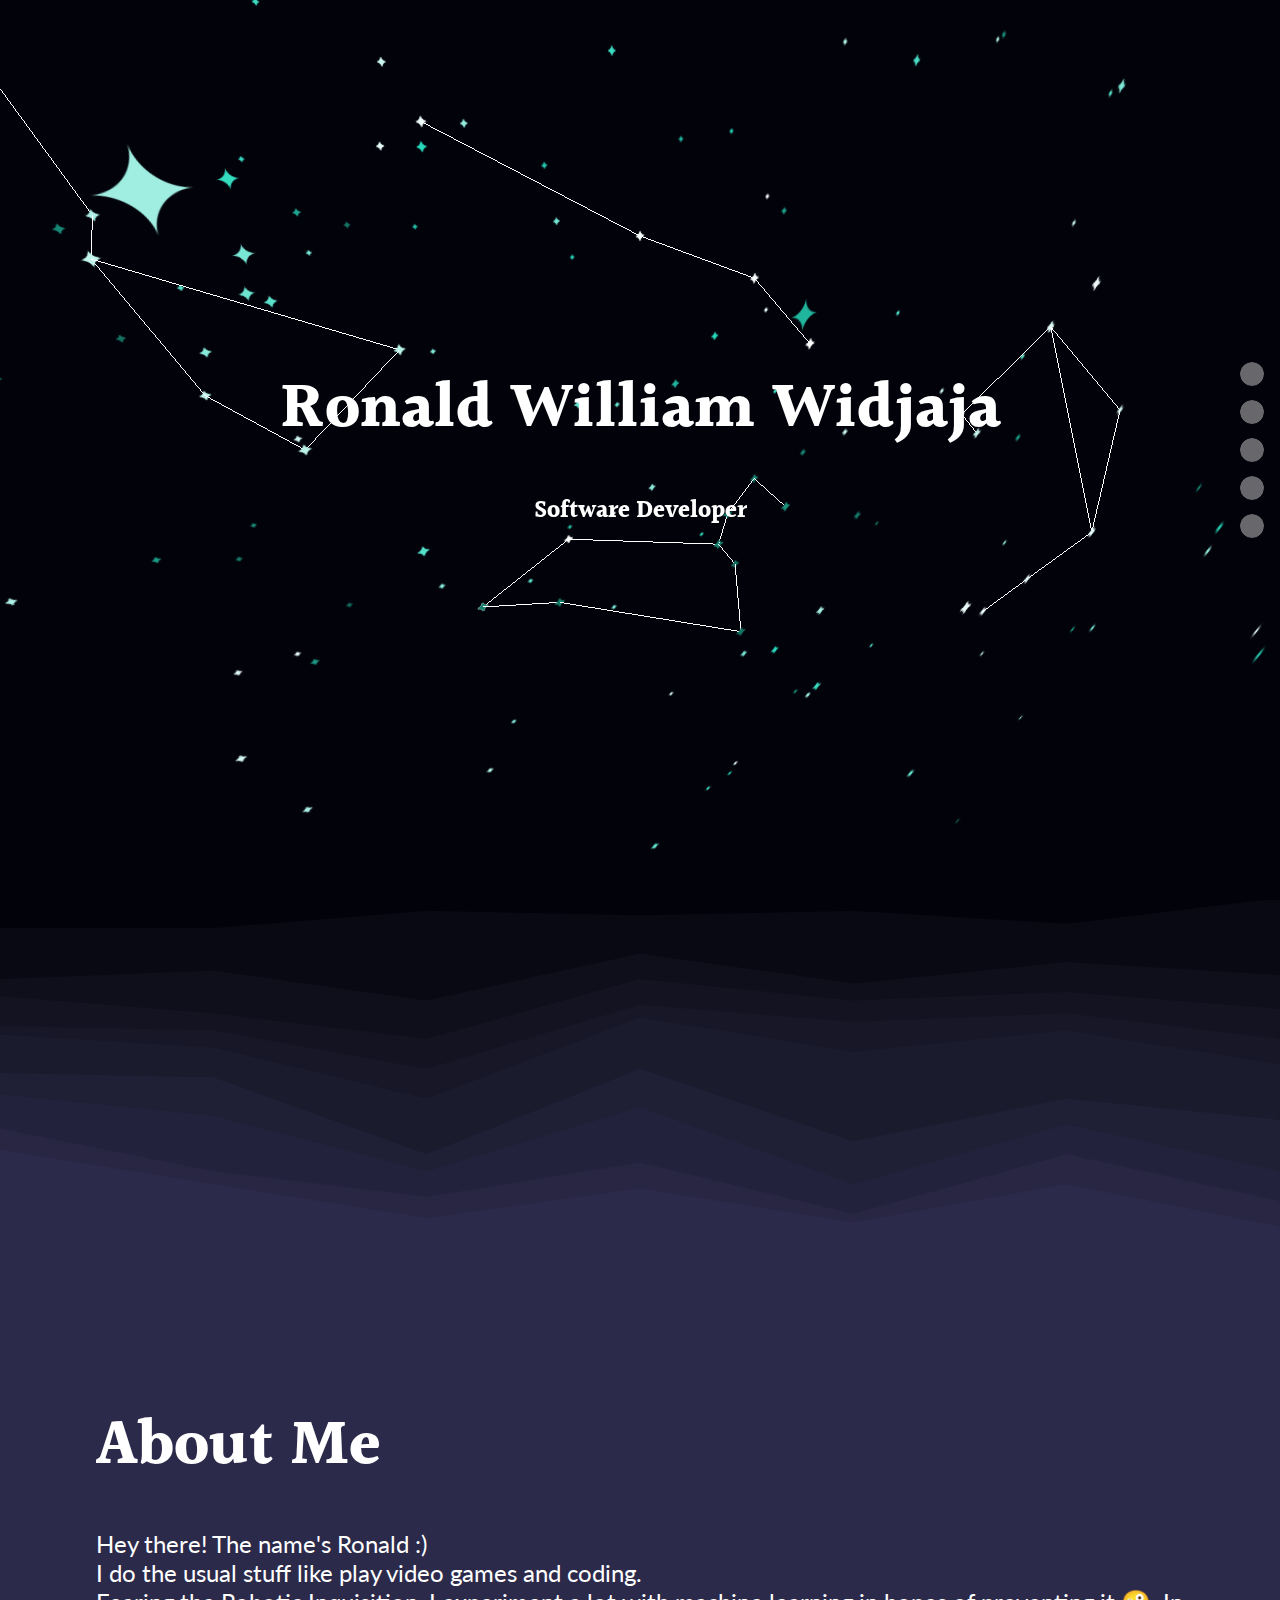
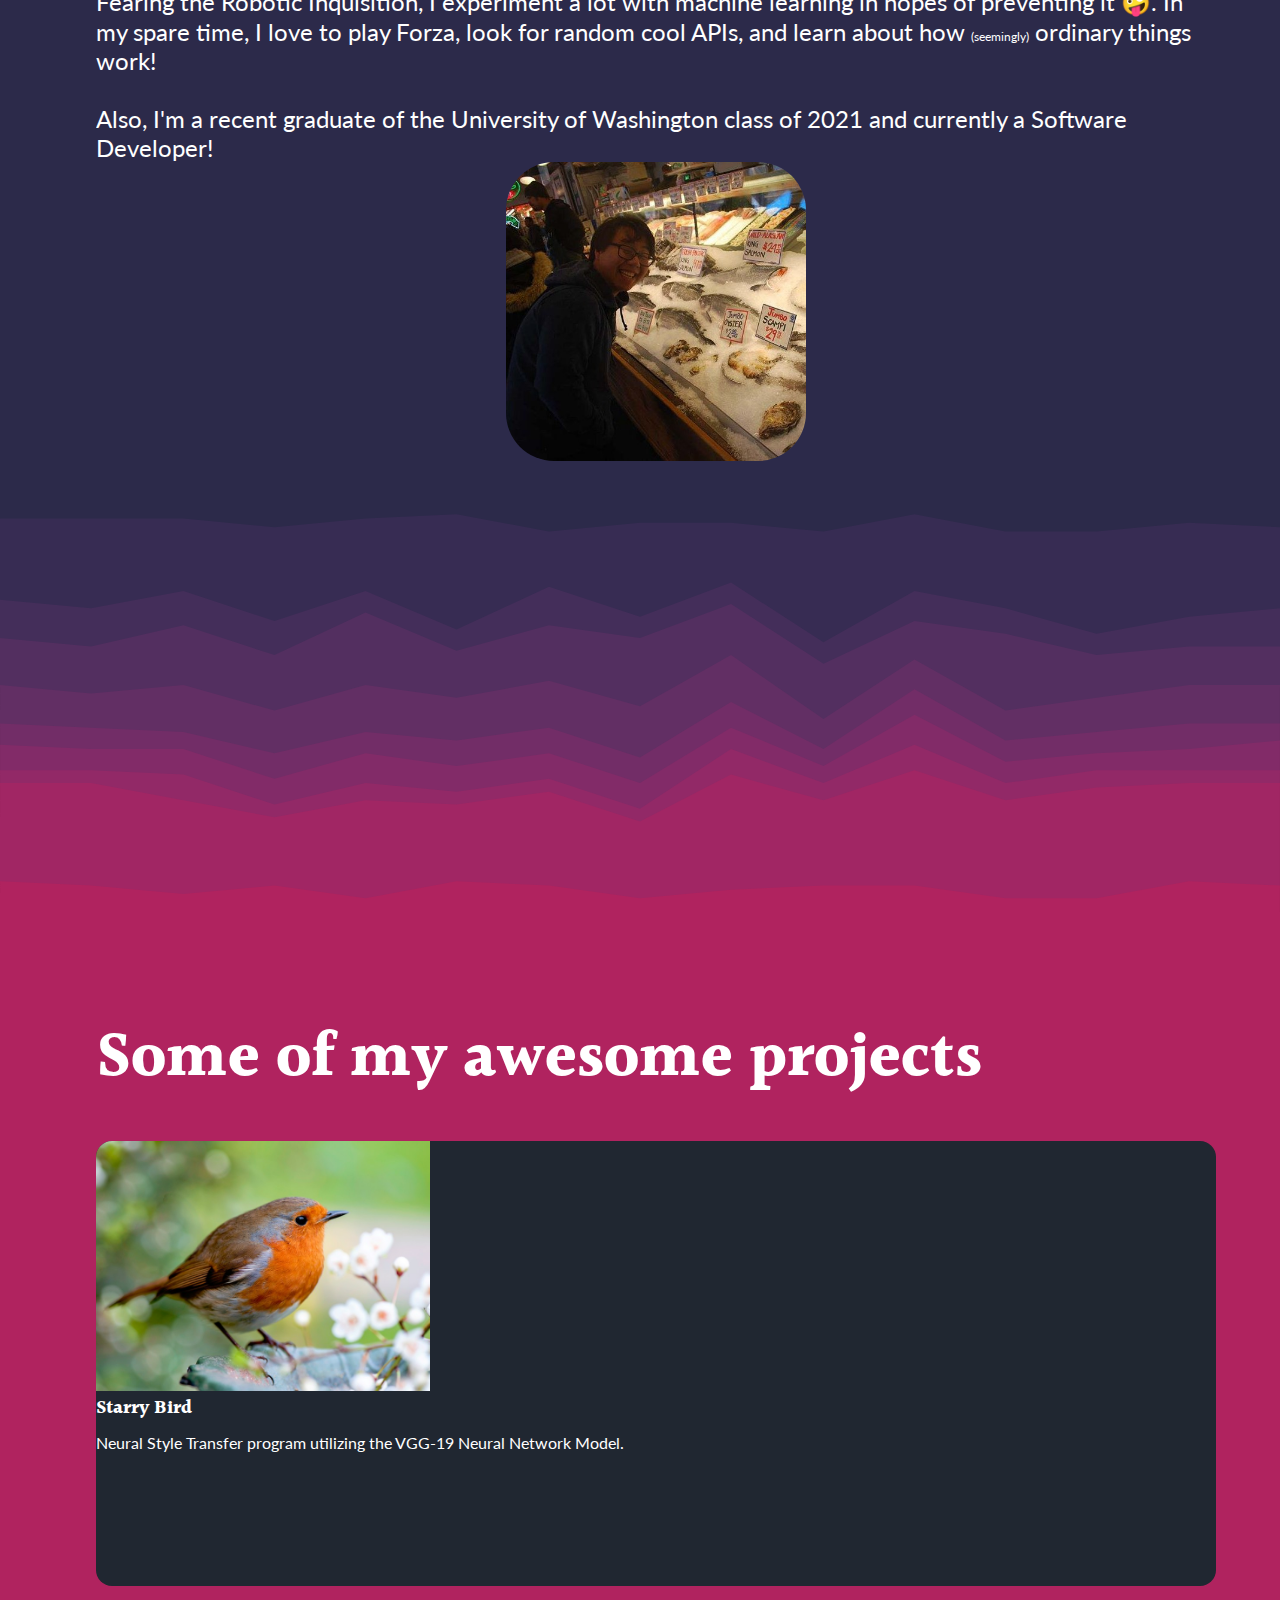
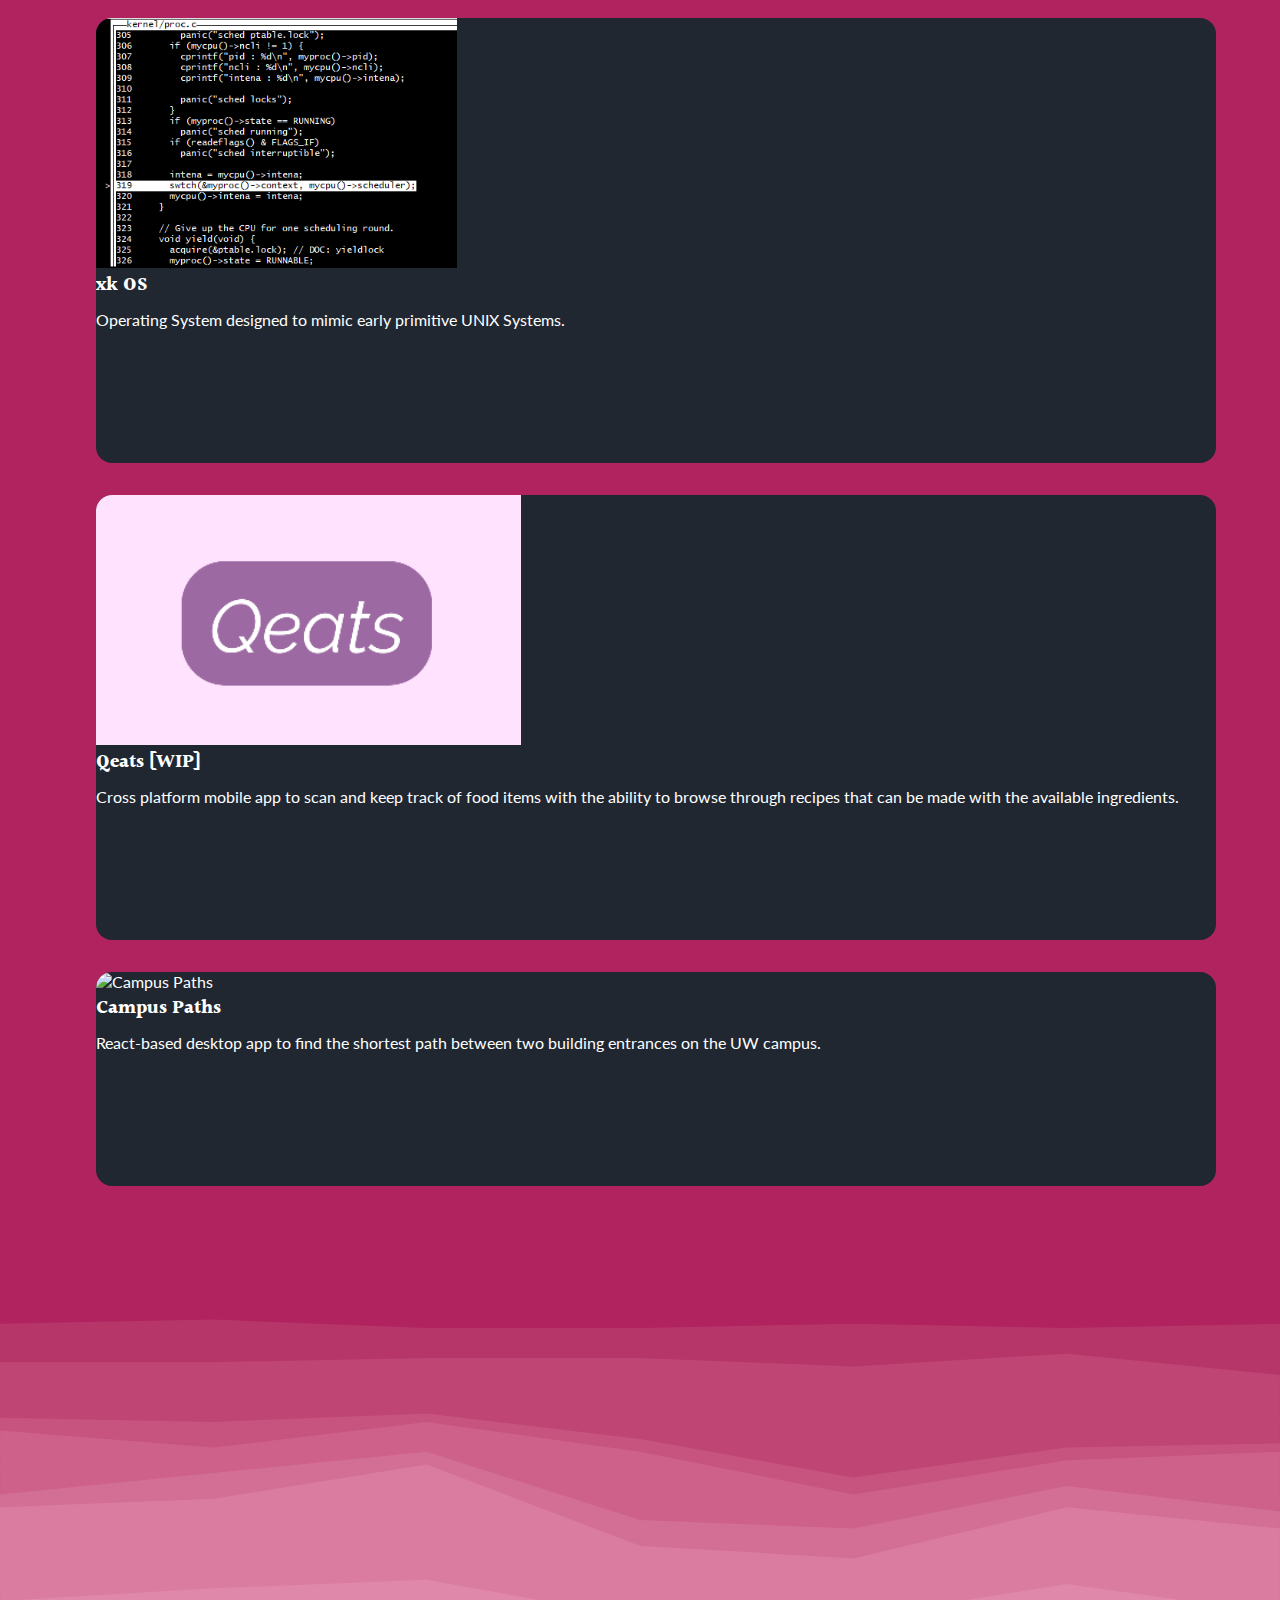
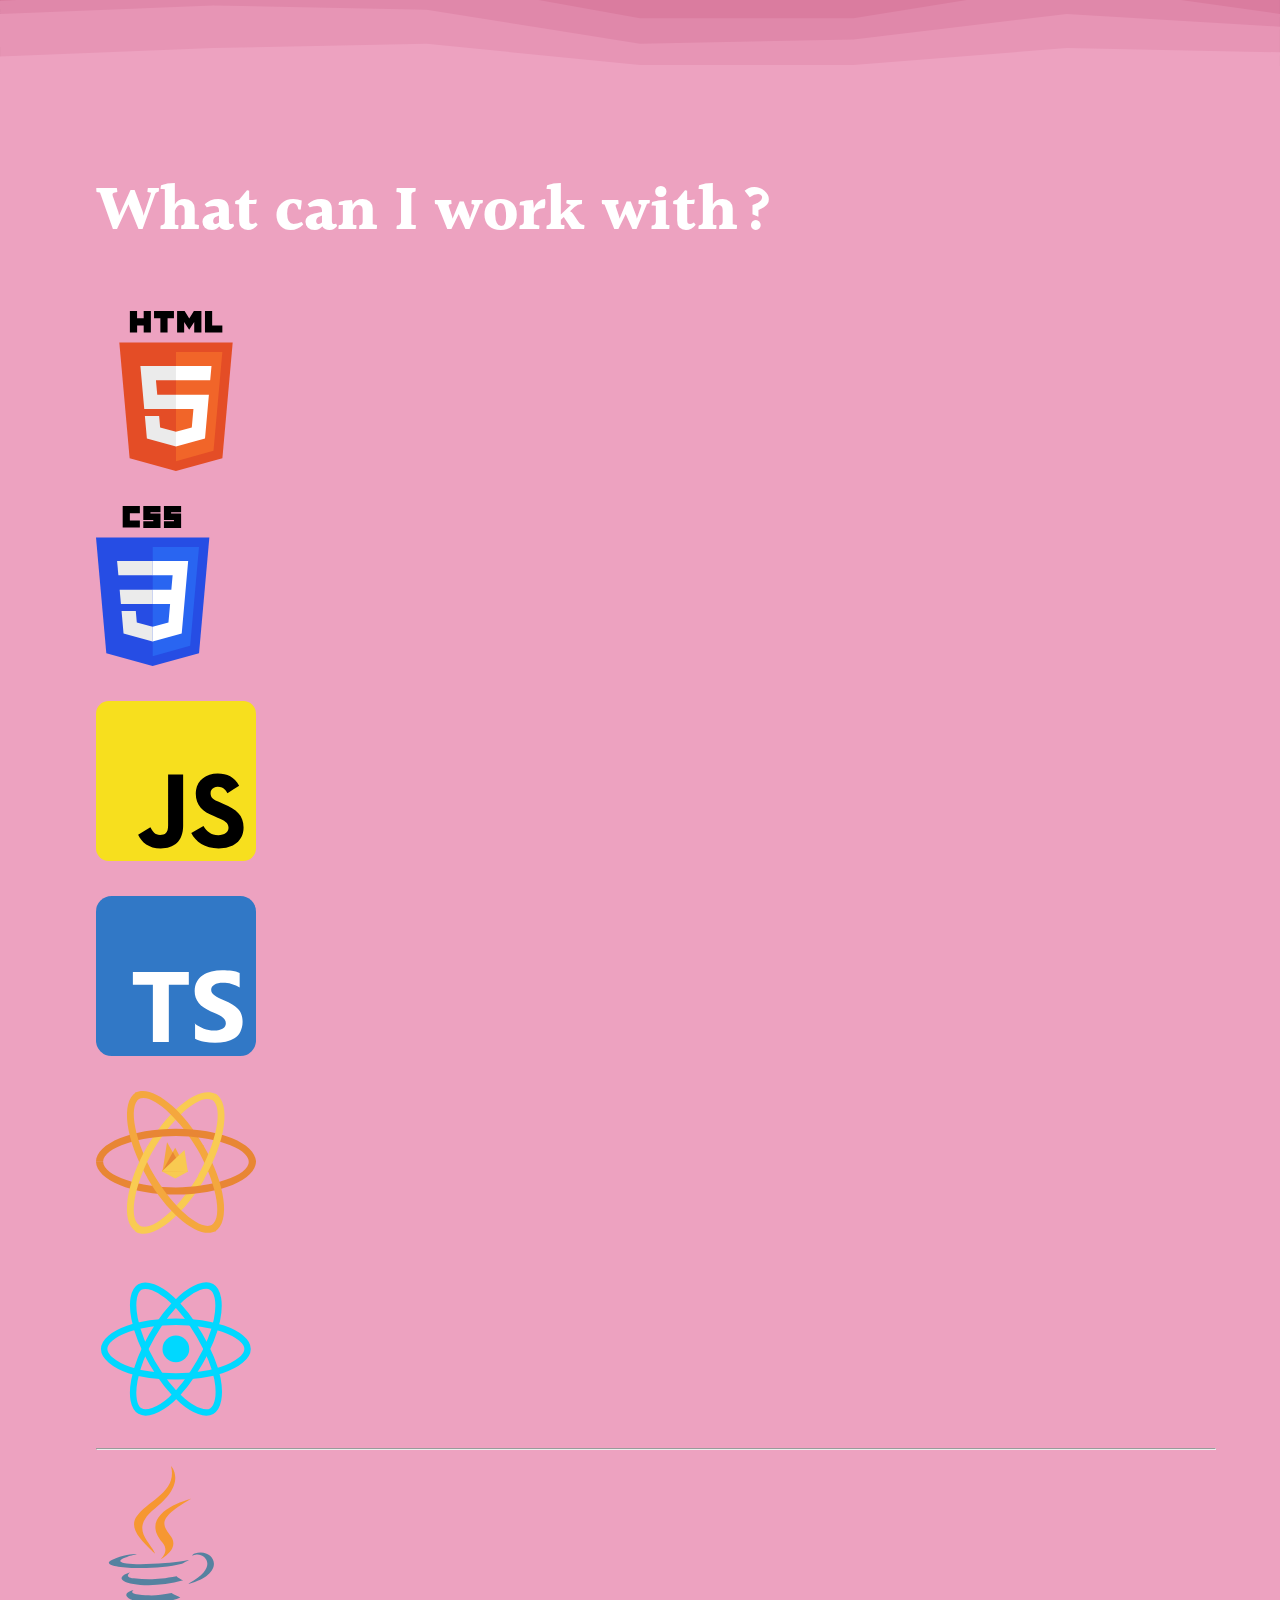
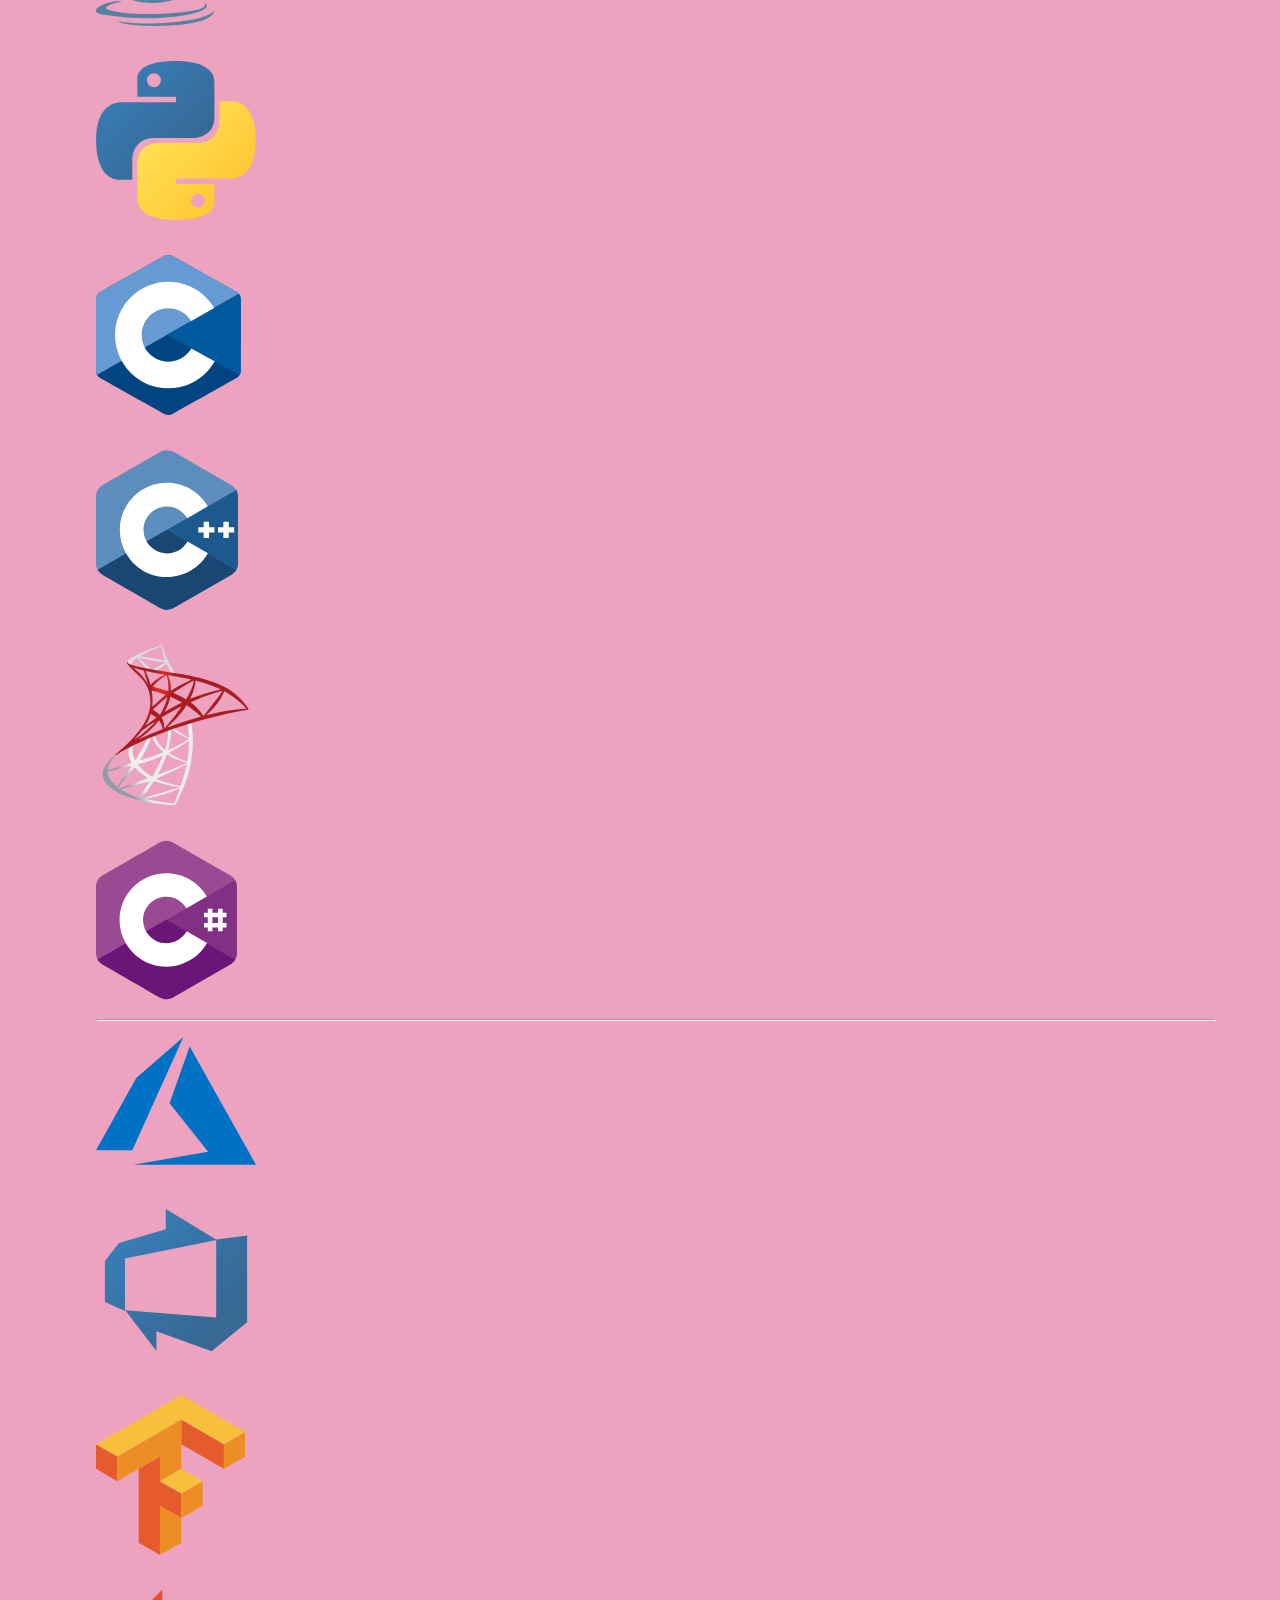
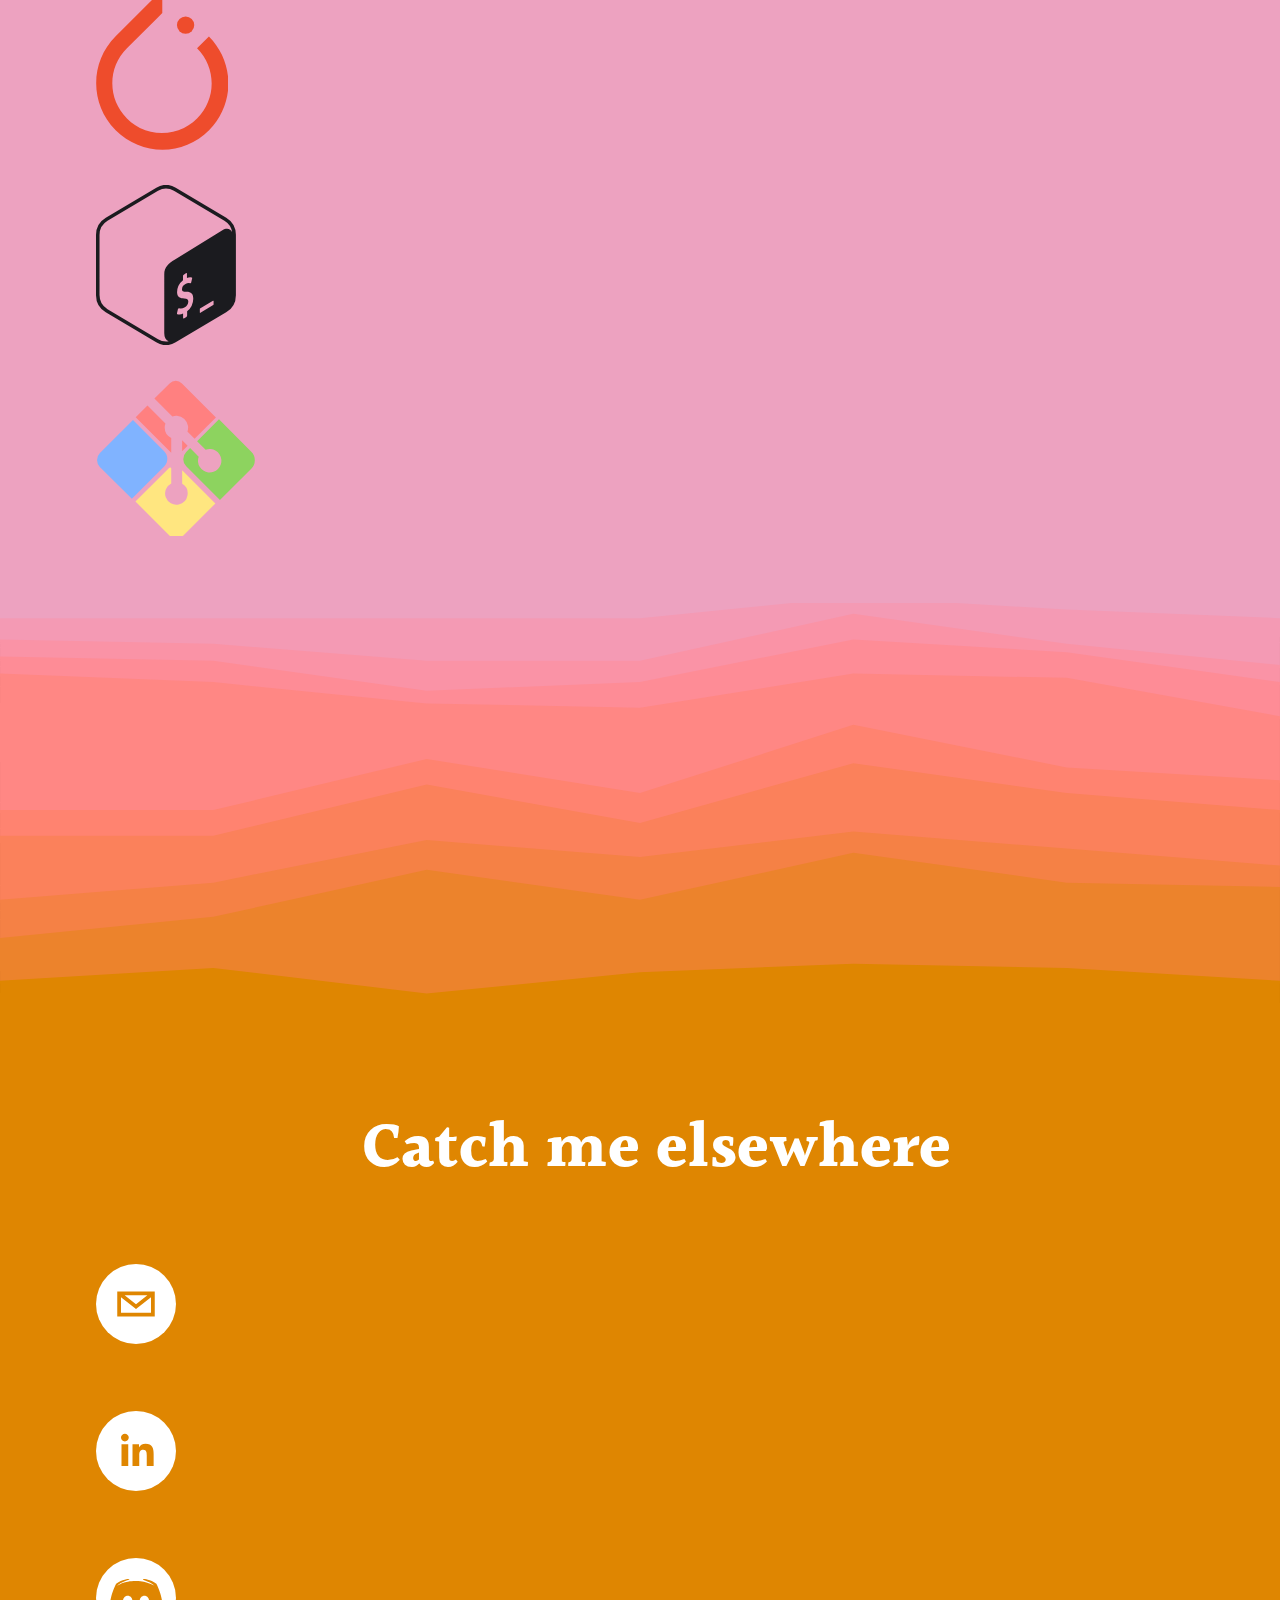
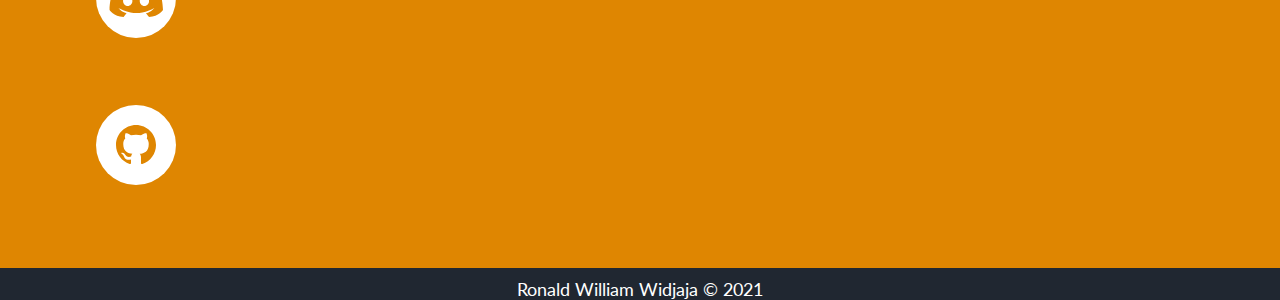
==== commit e661604a: "new version fixed link" ====
--- a/index.html
+++ b/index.html
@@ -85,7 +85,7 @@
       </div>
 
       <div class="col-sm-6 col-md-6 col-lg-3">
-        <div id="xk-card" class="card" onclick="javascript:window.open('', '_blank')">
+        <div id="xk-card" class="card" onclick="javascript:window.open('srcmissing.html', '_blank')">
           <img id="xk-photo" src="/assets/qemu.e03472a8.png" class="card-img-top" alt="xk OS" height="250">
           <div class="card-body">
             <h3 class="card-title">xk OS</h3>
@@ -97,7 +97,7 @@
       </div>
 
       <div class="col-sm-6 col-md-6 col-lg-3">
-        <div id="qeats-card" class="card" onclick="javascript:window.open('', '_blank')">
+        <div id="qeats-card" class="card" onclick="javascript:window.open('srcmissing.html', '_blank')">
           <img id="qeats-photo" src="/assets/qeats.ced2d1ec.PNG" class="card-img-top" alt="Qeats" height="250">
           <div class="card-body">
             <h3 class="card-title">Qeats [WIP]</h3>
--- a/assets/index.550c8c67.css
+++ b/assets/index.550c8c67.css
@@ -0,0 +1 @@
+*{margin:0;padding:0;overflow-x:hidden}html{scroll-behavior:smooth}canvas{overflow-x:hidden}body{margin:0;color:#fff;background:#202731;font-family:"Lato",sans-serif;overflow-x:hidden;text-align:center}p{font-size:1.5em}h1,h2,h3,h4,h5,h6{font-family:"Halant",serif;padding-bottom:.5em}section{position:relative;flex-direction:column;min-height:400px;padding:6em 4em 3em 6em;text-align:left}h1{font-size:4em}#hero{cursor:url(/assets/cursor.8cdefbb6.png),auto}#splash{position:absolute;top:0;left:0;height:100%;width:100%;background-color:red;z-index:99}.icon{margin-top:1em;margin-bottom:1em;overflow:hidden;max-width:10em;max-height:10em}.social-icon{margin-top:2em;margin-bottom:2em;overflow:hidden;max-width:6em;max-height:6em;border-radius:5em}.social-icon:hover{animation:rotate 1s}#react-logo{animation:rotate infinite 5s linear}@keyframes rotate{to{transform:rotate(360deg)}}.card{background-color:#202731;margin-bottom:2em;border-radius:1em}.card:hover{background-color:#fff;cursor:pointer;color:#202731}.card-text{font-size:1em}.card-body{min-height:12em}.navigation{transition-delay:1s;position:fixed;top:40%;right:10px;width:2em;z-index:50;justify-content:end}.navigation a{border-radius:100%;border:2px solid rgba(255,255,255,0);display:block;margin-bottom:10px;width:1.5em;height:1.5em;overflow:hidden}.navigation a span{border-radius:100%;background:rgba(255,255,255,.4);display:block;width:1.5em;height:1.5em}.navigation a:hover{border:2px solid rgba(255,255,255,.7)}.mypicture{max-width:300px;max-height:300px;border-radius:3em}.wrapper{position:absolute;display:flex;flex-direction:column;align-items:center;justify-content:center}.intro-container{display:flex;align-items:center;justify-content:center}.spacer{aspect-ratio:960/300;width:100%;min-height:200px;background-repeat:no-repeat;background-position:center;background-size:cover}.btopurple{background-image:url(/assets/btopurple.591c1e6f.svg)}.purpletodp{background-image:url(/assets/purpletodp.70d58fdb.svg)}.dptolp{background-image:url(/assets/dptolp.fc117673.svg)}.lptoorange{background-image:url(/assets/lptoorange.f4631c64.svg)}.purple{background:#2C2A4A}.dp{background:#B0235F}.lp{background:#EDA2C0;overflow:hidden}.orange{background:#DF8601}.footer{position:fixed;left:0;bottom:0;width:100%;color:#fff;text-align:center;padding-top:10px;font-size:.75em}
